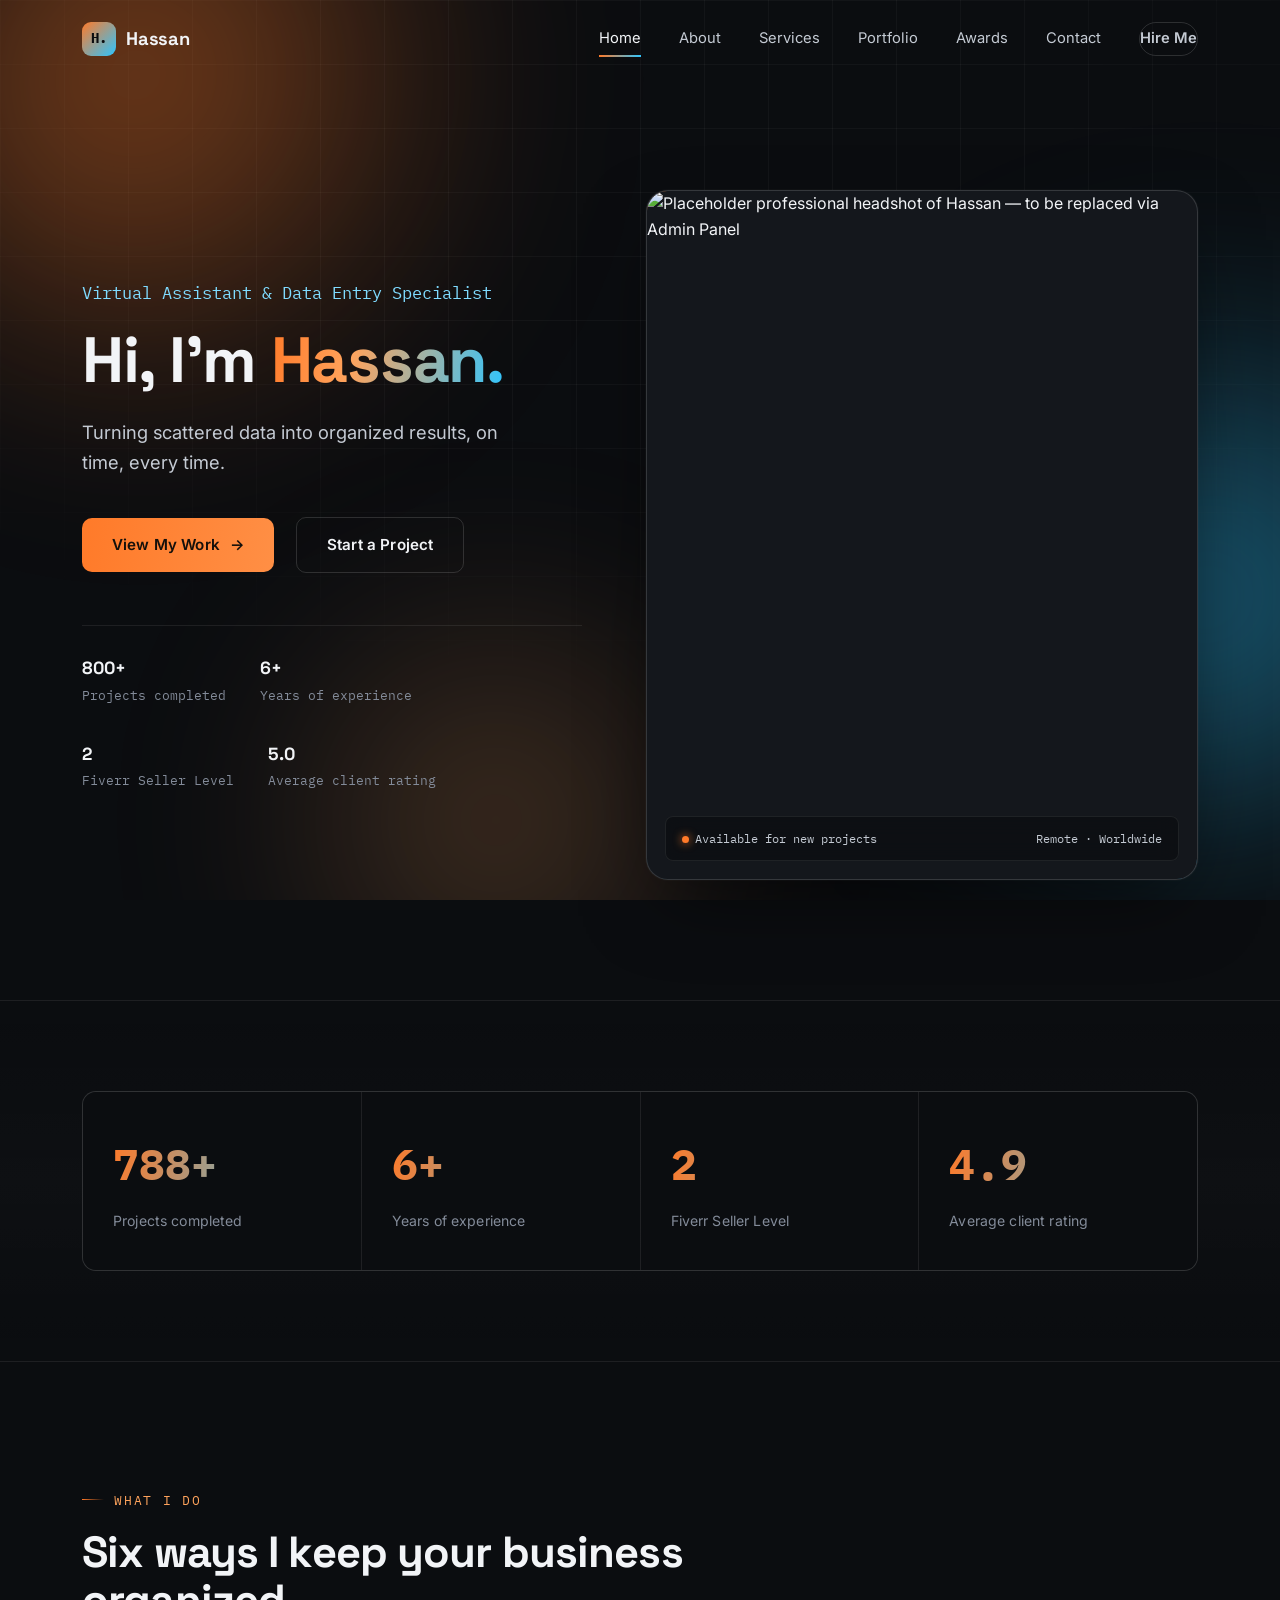
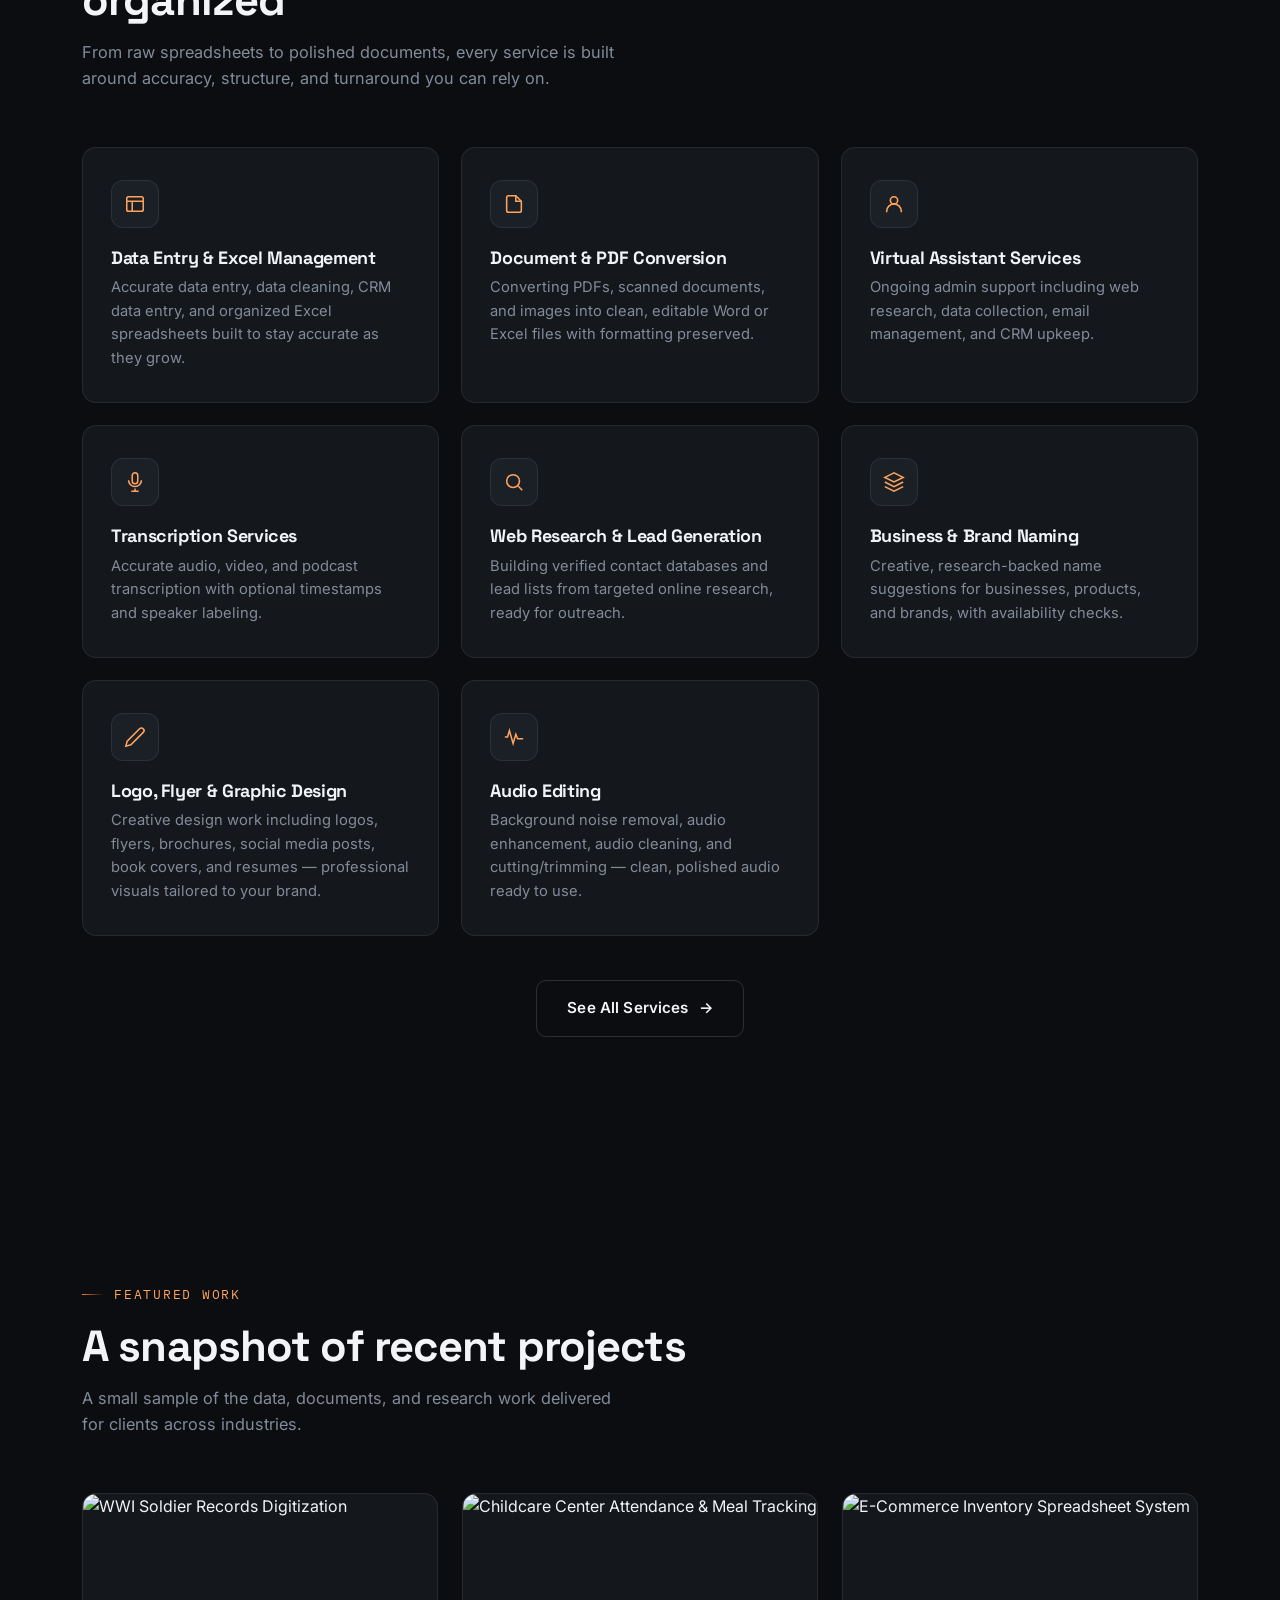
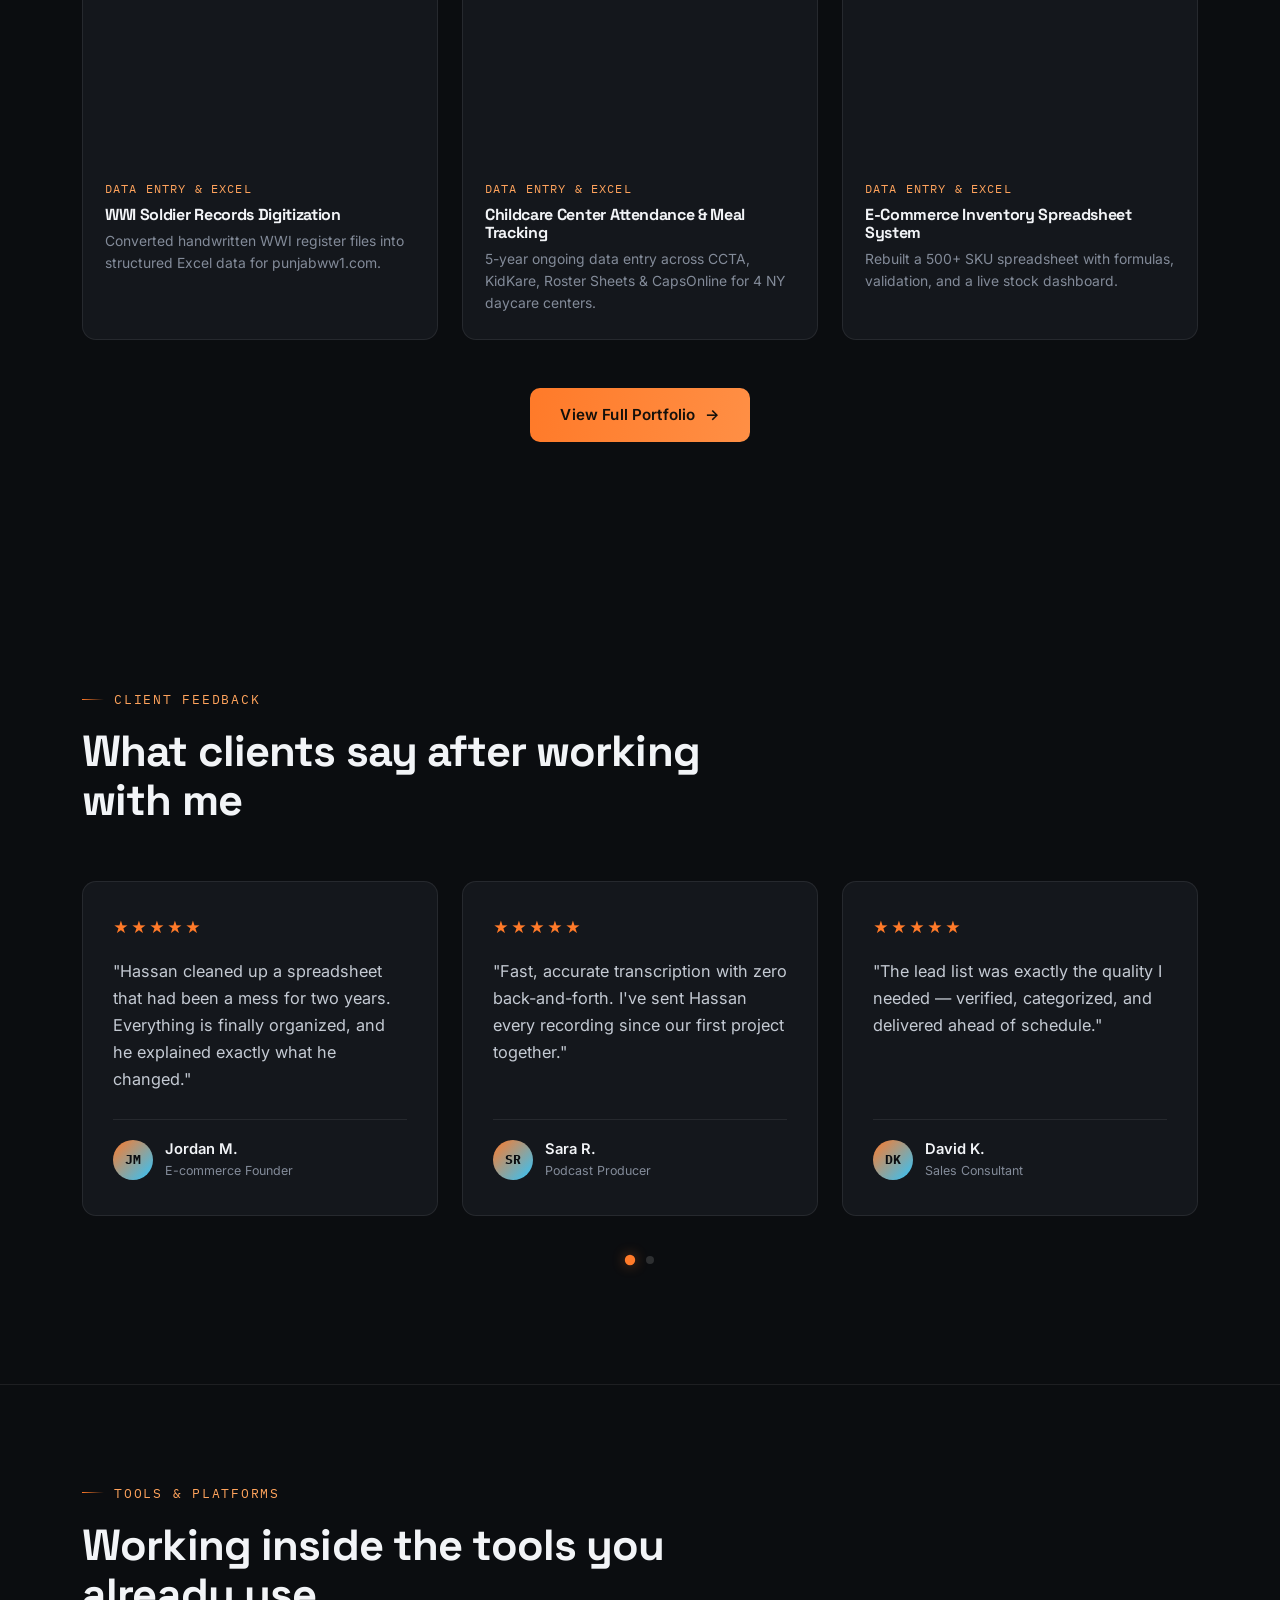
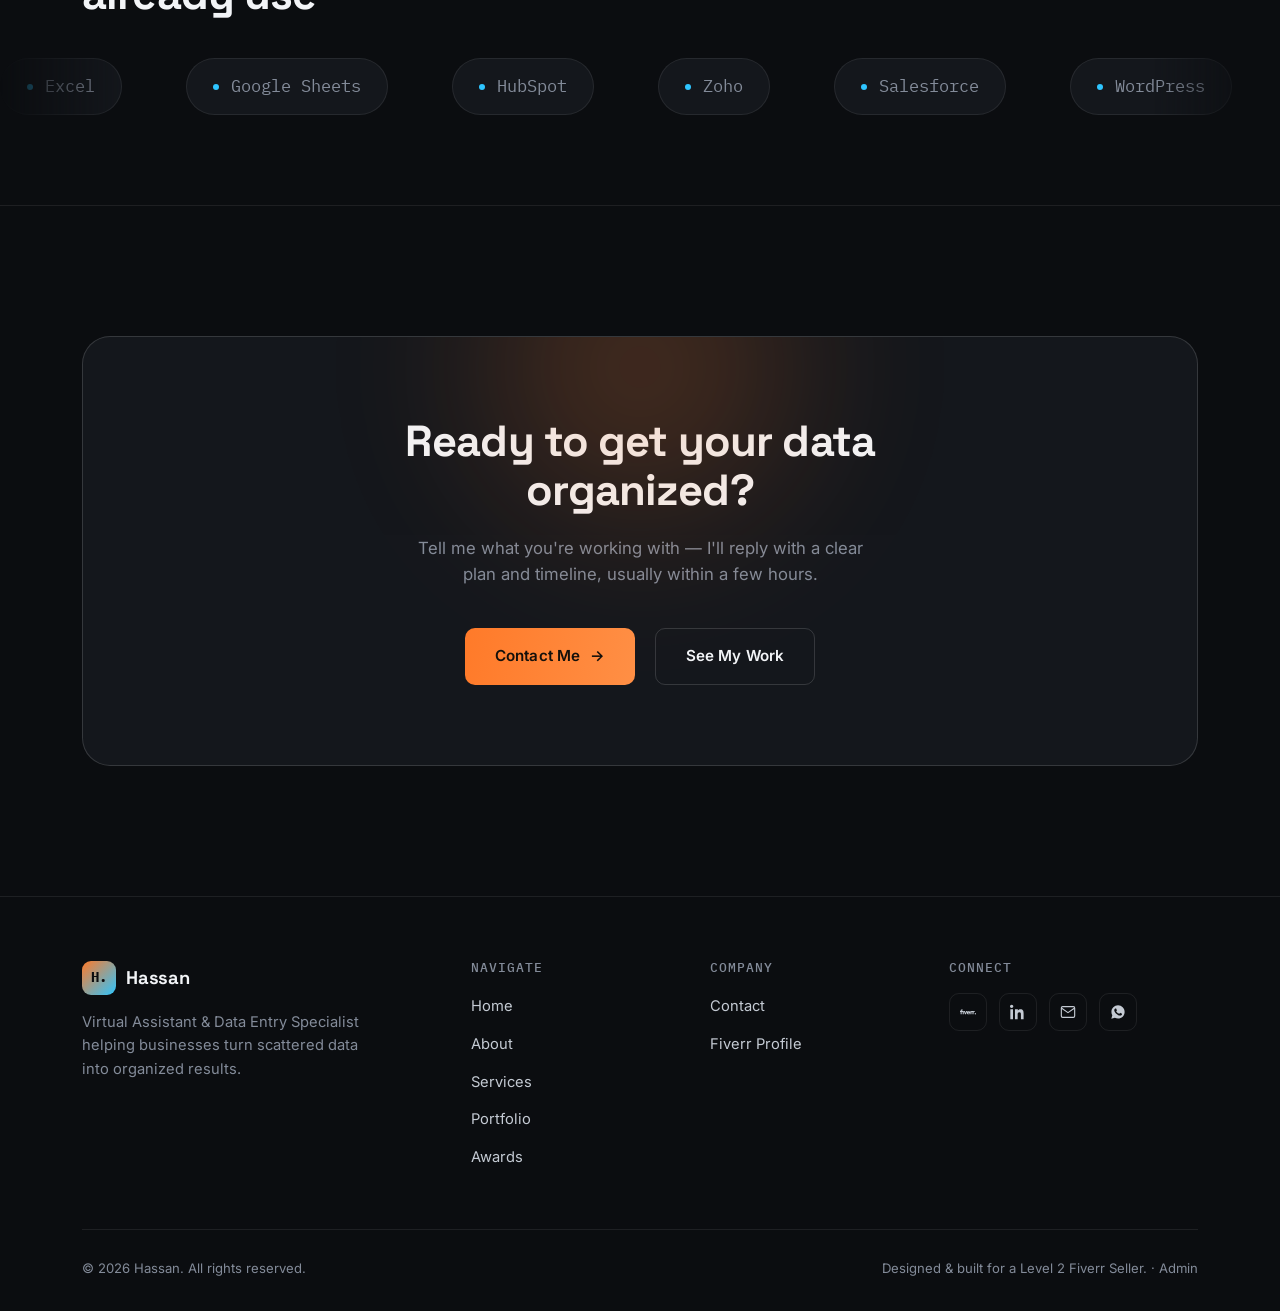
==== index.html @ 964a009c "Add files via upload" ====
<!DOCTYPE html>
<html lang="en">
<head>
<meta charset="UTF-8">
<meta name="viewport" content="width=device-width, initial-scale=1.0">
<title>Hassan — Virtual Assistant & Data Entry Specialist</title>
<meta name="description" content="Hassan is a Level 2 Fiverr Seller with 6+ years of experience turning scattered data into organized results — data entry, Excel management, transcription, document conversion and web research.">

<link rel="preconnect" href="https://fonts.googleapis.com">
<link rel="preconnect" href="https://fonts.gstatic.com" crossorigin>
<link href="https://fonts.googleapis.com/css2?family=Space+Grotesk:wght@500;600;700&family=Inter:wght@400;500;600;700&family=IBM+Plex+Mono:wght@400;500;600&display=swap" rel="stylesheet">

<link rel="stylesheet" href="style.css">
</head>
<body>

<!-- Ambient animated background -->
<div class="ambient-bg">
  <div class="grid-overlay"></div>
  <div class="blob blob-orange"></div>
  <div class="blob blob-blue"></div>
  <div class="blob blob-orange-2"></div>
</div>

<!-- ================= HEADER / NAV ================= -->
<header class="site-header">
  <div class="container">
    <a href="index.html" class="brand">
      <span class="brand-mark">H.</span>
      <span data-site-name>Hassan</span>
    </a>

    <nav class="nav-links">
      <a href="index.html" class="active">Home</a>
      <a href="about.html">About</a>
      <a href="services.html">Services</a>
      <a href="portfolio.html">Portfolio</a>
      <a href="awards.html">Awards</a>
      <a href="contact.html">Contact</a>
      <a href="contact.html" class="nav-cta">Hire Me</a>
    </nav>

    <button class="nav-toggle" aria-label="Toggle menu">
      <span></span><span></span><span></span>
    </button>
  </div>
</header>

<main>

  <!-- ================= HERO ================= -->
  <section class="hero">
    <div class="container">

      <div class="hero-visual">
        <div class="hero-frame">
          <img id="hero-photo" src="headshot-placeholder.svg" alt="Placeholder professional headshot of Hassan — to be replaced via Admin Panel">
          <div class="frame-tag">
            <span><span class="dot"></span>Available for new projects</span>
            <span>Remote · Worldwide</span>
          </div>
        </div>
      </div>

      <div class="hero-content">
        <span class="role reveal" data-field="home.heroRole">Virtual Assistant &amp; Data Entry Specialist</span>
        <h1 class="reveal reveal-delay-1">
          Hi, I'm <span class="text-gradient" data-site-name-dot>Hassan.</span>
        </h1>
        <p class="tagline reveal reveal-delay-2" data-field="home.heroTagline">
          Turning scattered data into organized results, on time, every time.
        </p>

        <div class="hero-cta-row reveal reveal-delay-3">
          <a href="portfolio.html" class="btn btn-primary">
            View My Work <span class="btn-arrow">→</span>
          </a>
          <a href="contact.html" class="btn btn-outline">Start a Project</a>
        </div>

        <div class="hero-meta reveal reveal-delay-4">
          <div class="hero-meta-item"><strong data-field="home.stats.0.value">800+</strong><span data-field="home.stats.0.label">Projects completed</span></div>
          <div class="hero-meta-item"><strong data-field="home.stats.1.value">6+</strong><span data-field="home.stats.1.label">Years of experience</span></div>
          <div class="hero-meta-item"><strong data-field="home.stats.2.value">2</strong><span data-field="home.stats.2.label">Fiverr Seller Level</span></div>
          <div class="hero-meta-item"><strong data-field="home.stats.3.value">5.0</strong><span data-field="home.stats.3.label">Average client rating</span></div>
        </div>
      </div>

    </div>
  </section>

  <!-- ================= STATS ================= -->
  <section class="stats-section">
    <div class="container">
      <div class="stats-grid">

        <div class="stat-cell reveal">
          <div class="stat-number"><span data-counter="800" data-suffix="+">0</span></div>
          <div class="stat-label">Projects completed</div>
        </div>

        <div class="stat-cell reveal reveal-delay-1">
          <div class="stat-number"><span data-counter="6" data-suffix="+">0</span></div>
          <div class="stat-label">Years of experience</div>
        </div>

        <div class="stat-cell reveal reveal-delay-2">
          <div class="stat-number"><span data-counter="2">0</span></div>
          <div class="stat-label">Fiverr Seller Level</div>
        </div>

        <div class="stat-cell reveal reveal-delay-3">
          <div class="stat-number"><span data-counter="5" data-decimals="1">0</span></div>
          <div class="stat-label">Average client rating</div>
        </div>

      </div>
    </div>
  </section>

  <!-- ================= SERVICES TEASER ================= -->
  <section class="services-section">
    <div class="container">
      <div class="section-head reveal">
        <span class="eyebrow">What I Do</span>
        <h2>Six ways I keep your business organized</h2>
        <p>From raw spreadsheets to polished documents, every service is built around accuracy, structure, and turnaround you can rely on.</p>
      </div>

      <div class="services-grid" id="services-teaser-grid">

        <div class="service-card reveal">
          <div class="service-icon">
            <svg viewBox="0 0 24 24" fill="none" stroke="currentColor" stroke-width="1.7"><rect x="3" y="4" width="18" height="16" rx="2"/><path d="M3 9h18M9 9v11"/></svg>
          </div>
          <h3>Data Entry &amp; Excel</h3>
          <p>Clean, accurate entry and Excel systems that make your data trustworthy.</p>
        </div>

        <div class="service-card reveal reveal-delay-1">
          <div class="service-icon">
            <svg viewBox="0 0 24 24" fill="none" stroke="currentColor" stroke-width="1.7"><path d="M14 3H6a2 2 0 0 0-2 2v14a2 2 0 0 0 2 2h12a2 2 0 0 0 2-2V9z"/><path d="M14 3v6h6"/></svg>
          </div>
          <h3>Document &amp; PDF Conversion</h3>
          <p>Fast, formatting-perfect conversions between PDF, Word, and Excel.</p>
        </div>

        <div class="service-card reveal reveal-delay-2">
          <div class="service-icon">
            <svg viewBox="0 0 24 24" fill="none" stroke="currentColor" stroke-width="1.7"><circle cx="12" cy="8" r="4"/><path d="M4 21v-1a8 8 0 0 1 16 0v1"/></svg>
          </div>
          <h3>Virtual Assistance</h3>
          <p>Inbox, calendar, and admin support so you can focus on the bigger picture.</p>
        </div>

        <div class="service-card reveal">
          <div class="service-icon">
            <svg viewBox="0 0 24 24" fill="none" stroke="currentColor" stroke-width="1.7"><path d="M12 19v3M8 22h8"/><rect x="9" y="2" width="6" height="12" rx="3"/><path d="M5 10a7 7 0 0 0 14 0"/></svg>
          </div>
          <h3>Transcription</h3>
          <p>Precise audio-to-text transcripts, formatted and ready to use.</p>
        </div>

        <div class="service-card reveal reveal-delay-1">
          <div class="service-icon">
            <svg viewBox="0 0 24 24" fill="none" stroke="currentColor" stroke-width="1.7"><circle cx="11" cy="11" r="7"/><path d="m21 21-4.3-4.3"/></svg>
          </div>
          <h3>Web Research &amp; Lead Generation</h3>
          <p>Targeted research and verified lead lists built for outreach that converts.</p>
        </div>

        <div class="service-card reveal reveal-delay-2">
          <div class="service-icon">
            <svg viewBox="0 0 24 24" fill="none" stroke="currentColor" stroke-width="1.7"><path d="M12 2 2 7l10 5 10-5-10-5Z"/><path d="M2 17l10 5 10-5M2 12l10 5 10-5"/></svg>
          </div>
          <h3>Business Naming</h3>
          <p>Distinctive, research-backed name options for new ventures and products.</p>
        </div>

      </div>

      <div class="services-foot reveal">
        <a href="services.html" class="btn btn-outline">See All Services <span class="btn-arrow">→</span></a>
      </div>
    </div>
  </section>

  <!-- ================= FEATURED WORK ================= -->
  <section class="work-section">
    <div class="container">
      <div class="section-head reveal">
        <span class="eyebrow">Featured Work</span>
        <h2>A snapshot of recent projects</h2>
        <p>A small sample of the data, documents, and research work delivered for clients across industries.</p>
      </div>

      <div class="work-grid" id="featured-work-grid">

        <div class="work-card reveal">
          <div class="work-thumb">
            <div class="thumb-surface" style="background: linear-gradient(135deg, #1B1F26, #24303A);">
              <svg width="52" height="52" viewBox="0 0 24 24" fill="none" stroke="#2EC5FF" stroke-width="1.3" opacity="0.6"><rect x="3" y="4" width="18" height="16" rx="2"/><path d="M3 10h18M9 4v16"/></svg>
            </div>
            <div class="thumb-overlay"><span>View project details →</span></div>
          </div>
          <div class="work-body">
            <span class="work-cat">Excel &amp; Data Entry</span>
            <h3>Inventory Tracking System</h3>
            <p>500+ SKU spreadsheet rebuilt with formulas &amp; dashboards.</p>
          </div>
        </div>

        <div class="work-card reveal reveal-delay-1">
          <div class="work-thumb">
            <div class="thumb-surface" style="background: linear-gradient(135deg, #241C16, #3A2A1B);">
              <svg width="52" height="52" viewBox="0 0 24 24" fill="none" stroke="#FF7A29" stroke-width="1.3" opacity="0.65"><path d="M14 3H6a2 2 0 0 0-2 2v14a2 2 0 0 0 2 2h12a2 2 0 0 0 2-2V9z"/><path d="M14 3v6h6M9 13h6M9 17h6"/></svg>
            </div>
            <div class="thumb-overlay"><span>View project details →</span></div>
          </div>
          <div class="work-body">
            <span class="work-cat">Document Conversion</span>
            <h3>Contract Bundle → Editable Word</h3>
            <p>120-page scanned PDF converted with formatting preserved.</p>
          </div>
        </div>

        <div class="work-card reveal reveal-delay-2">
          <div class="work-thumb">
            <div class="thumb-surface" style="background: linear-gradient(135deg, #16241C, #1B3A2A);">
              <svg width="52" height="52" viewBox="0 0 24 24" fill="none" stroke="#7FDBFF" stroke-width="1.3" opacity="0.6"><circle cx="11" cy="11" r="7"/><path d="m21 21-4.3-4.3"/></svg>
            </div>
            <div class="thumb-overlay"><span>View project details →</span></div>
          </div>
          <div class="work-body">
            <span class="work-cat">Web Research</span>
            <h3>B2B Lead List, 1,000 Contacts</h3>
            <p>Verified decision-maker contacts across 6 target industries.</p>
          </div>
        </div>

      </div>

      <div class="work-foot reveal">
        <a href="portfolio.html" class="btn btn-primary">View Full Portfolio <span class="btn-arrow">→</span></a>
      </div>
    </div>
  </section>

  <!-- ================= TESTIMONIALS ================= -->
  <section class="testimonials-section">
    <div class="container">
      <div class="section-head reveal">
        <span class="eyebrow">Client Feedback</span>
        <h2>What clients say after working with me</h2>
      </div>

      <div class="testimonial-viewport reveal">
        <div class="testimonial-track">

          <div class="testimonial-card">
            <div class="testimonial-stars">★★★★★</div>
            <p class="quote">"Hassan cleaned up a spreadsheet that had been a mess for two years. Everything is finally organized, and he explained exactly what he changed."</p>
            <div class="testimonial-client">
              <div class="client-avatar">JM</div>
              <div>
                <div class="client-name">Jordan M.</div>
                <div class="client-role">E-commerce Founder</div>
              </div>
            </div>
          </div>

          <div class="testimonial-card">
            <div class="testimonial-stars">★★★★★</div>
            <p class="quote">"Fast, accurate transcription with zero back-and-forth. I've sent Hassan every recording since our first project together."</p>
            <div class="testimonial-client">
              <div class="client-avatar">SR</div>
              <div>
                <div class="client-name">Sara R.</div>
                <div class="client-role">Podcast Producer</div>
              </div>
            </div>
          </div>

          <div class="testimonial-card">
            <div class="testimonial-stars">★★★★★</div>
            <p class="quote">"The lead list was exactly the quality I needed — verified, categorized, and delivered ahead of schedule."</p>
            <div class="testimonial-client">
              <div class="client-avatar">DK</div>
              <div>
                <div class="client-name">David K.</div>
                <div class="client-role">Sales Consultant</div>
              </div>
            </div>
          </div>

          <div class="testimonial-card">
            <div class="testimonial-stars">★★★★★</div>
            <p class="quote">"Hassan turned a stack of scanned PDFs into a clean, searchable document library. Genuinely a relief to hand this off."</p>
            <div class="testimonial-client">
              <div class="client-avatar">AL</div>
              <div>
                <div class="client-name">Amara L.</div>
                <div class="client-role">Operations Manager</div>
              </div>
            </div>
          </div>

        </div>
      </div>

      <div class="testimonial-controls"></div>
    </div>
  </section>

  <!-- ================= TOOLS MARQUEE ================= -->
  <section class="marquee-section">
    <div class="container">
      <div class="section-head reveal" style="margin-bottom: 40px;">
        <span class="eyebrow">Tools &amp; Platforms</span>
        <h2>Working inside the tools you already use</h2>
      </div>
    </div>

    <div class="marquee-wrap reveal">
      <div class="marquee-track">
        <div class="tool-item"><span class="tool-dot"></span>Excel</div>
        <div class="tool-item"><span class="tool-dot"></span>Google Sheets</div>
        <div class="tool-item"><span class="tool-dot"></span>HubSpot</div>
        <div class="tool-item"><span class="tool-dot"></span>Zoho</div>
        <div class="tool-item"><span class="tool-dot"></span>Salesforce</div>
        <div class="tool-item"><span class="tool-dot"></span>WordPress</div>
      </div>
    </div>
  </section>

  <!-- ================= CLOSING CTA ================= -->
  <section class="cta-section">
    <div class="container">
      <div class="cta-panel reveal">
        <h2 data-field="home.ctaHeading">Ready to get your data organized?</h2>
        <p data-field="home.ctaText">Tell me what you're working with — I'll reply with a clear plan and timeline, usually within a few hours.</p>
        <div class="cta-btn-row">
          <a href="contact.html" class="btn btn-primary">Contact Me <span class="btn-arrow">→</span></a>
          <a href="portfolio.html" class="btn btn-outline">See My Work</a>
        </div>
      </div>
    </div>
  </section>

</main>

<!-- ================= FOOTER ================= -->
<footer class="site-footer">
  <div class="container">
    <div class="footer-top">

      <div class="footer-brand">
        <a href="index.html" class="brand">
          <span class="brand-mark">H.</span>
          <span data-site-name>Hassan</span>
        </a>
        <p>Virtual Assistant &amp; Data Entry Specialist helping businesses turn scattered data into organized results.</p>
      </div>

      <div class="footer-col">
        <h4>Navigate</h4>
        <ul>
          <li><a href="index.html">Home</a></li>
          <li><a href="about.html">About</a></li>
          <li><a href="services.html">Services</a></li>
          <li><a href="portfolio.html">Portfolio</a></li>
          <li><a href="awards.html">Awards</a></li>
        </ul>
      </div>

      <div class="footer-col">
        <h4>Company</h4>
        <ul>
          <li><a href="contact.html">Contact</a></li>
          <li><a href="https://www.fiverr.com/hassan_30?public_mode=true" data-contact="fiverr-href" target="_blank" rel="noopener">Fiverr Profile</a></li>
        </ul>
      </div>

      <div class="footer-col">
        <h4>Connect</h4>
        <div class="social-row">
          <a href="https://www.fiverr.com/hassan_30?public_mode=true" data-contact="fiverr-href" class="social-icon" aria-label="Fiverr" target="_blank" rel="noopener">
            <svg viewBox="0 0 24 24" fill="currentColor"><path d="M23.004 15.588a.995.995 0 1 0 .002-1.99.995.995 0 0 0-.002 1.99zm-.996-3.705h-.85c-.546 0-.84.41-.84 1.092v2.466h-1.61v-3.558h-.684c-.547 0-.84.41-.84 1.092v2.466h-1.61v-4.874h1.61v.74c.264-.574.626-.74 1.163-.74h1.972v.74c.264-.574.625-.74 1.162-.74h.527v1.316zm-6.786 1.501h-3.359c.088.546.43.858 1.006.858.43 0 .732-.175.83-.487l1.425.4c-.351.848-1.22 1.364-2.255 1.364-1.748 0-2.549-1.355-2.549-2.515 0-1.14.703-2.505 2.45-2.505 1.856 0 2.471 1.384 2.471 2.408 0 .224-.01.37-.02.477zm-1.562-.945c-.04-.42-.342-.81-.889-.81-.508 0-.81.225-.908.81h1.797zM7.508 15.44h1.416l1.767-4.874h-1.62l-.86 2.837-.878-2.837H5.72l1.787 4.874zm-6.6 0H2.51v-3.558h1.524v3.558h1.591v-4.874H2.51v-.302c0-.332.235-.536.606-.536h.918V8.412H2.85c-1.162 0-1.943.712-1.943 1.755v.4H0v1.316h.908v3.558z"/></svg>
          </a>
          <a href="https://www.linkedin.com/in/hassan-ali-785b611b7/" data-contact="linkedin-href" class="social-icon" aria-label="LinkedIn" target="_blank" rel="noopener">
            <svg viewBox="0 0 24 24" fill="currentColor"><path d="M4.98 3.5C4.98 4.88 3.87 6 2.5 6S0 4.88 0 3.5 1.12 1 2.5 1s2.48 1.12 2.48 2.5zM.5 8h4V23h-4V8zm7.5 0h3.8v2.05h.05c.53-1 1.83-2.05 3.77-2.05 4.03 0 4.78 2.65 4.78 6.1V23h-4v-6.9c0-1.65-.03-3.77-2.3-3.77-2.3 0-2.65 1.8-2.65 3.65V23h-4V8z"/></svg>
          </a>
          <a href="mailto:hassan3011ali@gmail.com" data-contact="email-href" class="social-icon" aria-label="Email">
            <svg viewBox="0 0 24 24" fill="none" stroke="currentColor" stroke-width="1.7"><rect x="2" y="4" width="20" height="16" rx="2"/><path d="m2 6 10 7 10-7"/></svg>
          </a>
          <a href="contact.html" class="social-icon" aria-label="WhatsApp - available on request">
            <svg viewBox="0 0 24 24" fill="currentColor"><path d="M12.04 2C6.58 2 2.13 6.45 2.13 11.91c0 1.75.46 3.45 1.32 4.95L2 22l5.28-1.38a9.9 9.9 0 0 0 4.76 1.21h.01c5.46 0 9.9-4.45 9.9-9.91C21.96 6.45 17.5 2 12.04 2zm5.8 14.03c-.24.68-1.4 1.3-1.93 1.38-.5.08-1.12.11-1.8-.11-.42-.13-.95-.3-1.64-.6-2.88-1.24-4.76-4.15-4.9-4.35-.14-.19-1.17-1.56-1.17-2.97 0-1.42.74-2.11 1-2.4.26-.29.57-.36.76-.36h.55c.18 0 .42-.03.65.5.24.55.82 1.9.89 2.04.07.14.12.3.02.5-.1.19-.15.31-.29.48-.15.17-.31.38-.44.5-.15.15-.3.31-.13.6.17.29.75 1.24 1.62 2 1.11.99 2.05 1.3 2.34 1.44.29.14.46.12.63-.07.17-.19.72-.83.91-1.12.19-.29.38-.24.63-.14.26.1 1.63.77 1.9.91.28.14.46.2.53.32.07.12.07.68-.17 1.35z"/></svg>
          </a>
        </div>
      </div>

    </div>

    <div class="footer-bottom">
      <span>© 2026 <span data-site-name>Hassan</span>. All rights reserved.</span>
      <span>Designed &amp; built for a Level 2 Fiverr Seller. · <a href="admin.html" style="color:var(--text-muted);">Admin</a></span>
    </div>
  </div>
</footer>

<script src="site-data.js"></script>
<script src="site-render.js"></script>
<script src="main.js"></script>
</body>
</html>
---- style.css ----
/* =========================================================
   HASSAN — VA & DATA ENTRY SPECIALIST PORTFOLIO
   Global Design System
   ========================================================= */

:root {
  /* ---- Color tokens ---- */
  --bg-primary:      #0B0D10;
  --bg-secondary:    #14171C;
  --bg-tertiary:     #1B1F26;
  --bg-elevated:     #1F242C;

  --orange:          #FF7A29;
  --orange-soft:     #FFA35C;
  --orange-glow:     rgba(255, 122, 41, 0.45);

  --blue:            #2EC5FF;
  --blue-soft:       #7FDBFF;
  --blue-glow:       rgba(46, 197, 255, 0.40);

  --text-primary:    #F2F4F7;
  --text-secondary:  #C4CAD3;
  --text-muted:      #838B99;

  --border:          rgba(255, 255, 255, 0.08);
  --border-strong:   rgba(255, 255, 255, 0.14);
  --grid-line:        rgba(255, 255, 255, 0.035);

  /* ---- Type ---- */
  --font-display: 'Space Grotesk', sans-serif;
  --font-body: 'Inter', sans-serif;
  --font-mono: 'IBM Plex Mono', monospace;

  /* ---- Layout ---- */
  --container: 1180px;
  --radius-sm: 8px;
  --radius-md: 14px;
  --radius-lg: 22px;

  /* ---- Motion ---- */
  --ease: cubic-bezier(0.16, 1, 0.3, 1);
}

* { margin: 0; padding: 0; box-sizing: border-box; }

html { scroll-behavior: smooth; }

body {
  background: var(--bg-primary);
  color: var(--text-primary);
  font-family: var(--font-body);
  font-size: 16px;
  line-height: 1.6;
  overflow-x: hidden;
  position: relative;
}

img { max-width: 100%; display: block; }
a { color: inherit; text-decoration: none; }
ul { list-style: none; }
button { font-family: inherit; cursor: pointer; border: none; background: none; color: inherit; }

.container {
  width: 100%;
  max-width: var(--container);
  margin: 0 auto;
  padding: 0 32px;
}

.eyebrow {
  display: inline-flex;
  align-items: center;
  gap: 10px;
  font-family: var(--font-mono);
  font-size: 12.5px;
  letter-spacing: 0.14em;
  text-transform: uppercase;
  color: var(--orange-soft);
  margin-bottom: 18px;
}

.eyebrow::before {
  content: '';
  width: 22px;
  height: 1px;
  background: linear-gradient(90deg, var(--orange), transparent);
}

h1, h2, h3, h4 {
  font-family: var(--font-display);
  font-weight: 700;
  letter-spacing: -0.02em;
  line-height: 1.12;
  color: var(--text-primary);
}

h2 {
  font-size: clamp(2rem, 3.4vw, 2.9rem);
}

h3 {
  font-size: 1.3rem;
}

.section-head {
  max-width: 620px;
  margin-bottom: 56px;
}

.section-head p {
  color: var(--text-muted);
  font-size: 1.02rem;
  margin-top: 14px;
  max-width: 540px;
}

section { position: relative; padding: 120px 0; }

.text-gradient {
  background: linear-gradient(100deg, var(--orange) 0%, var(--orange-soft) 35%, var(--blue) 100%);
  -webkit-background-clip: text;
  background-clip: text;
  color: transparent;
}

/* =========================================================
   AMBIENT BACKGROUND — soft drifting blurred gradient blobs
   ========================================================= */

.ambient-bg {
  position: fixed;
  inset: 0;
  z-index: 0;
  overflow: hidden;
  pointer-events: none;
}

.ambient-bg .grid-overlay {
  position: absolute;
  inset: 0;
  background-image:
    linear-gradient(var(--grid-line) 1px, transparent 1px),
    linear-gradient(90deg, var(--grid-line) 1px, transparent 1px);
  background-size: 64px 64px;
  mask-image: radial-gradient(ellipse 80% 60% at 50% 20%, black 40%, transparent 100%);
}

.blob {
  position: absolute;
  border-radius: 50%;
  filter: blur(110px);
  opacity: 0.55;
  will-change: transform;
}

.blob-orange {
  width: 620px; height: 620px;
  top: -180px; left: -120px;
  background: radial-gradient(circle at 40% 40%, var(--orange) 0%, transparent 70%);
  animation: driftA 26s ease-in-out infinite;
}

.blob-blue {
  width: 560px; height: 560px;
  top: 30%; right: -160px;
  background: radial-gradient(circle at 60% 60%, var(--blue) 0%, transparent 70%);
  animation: driftB 32s ease-in-out infinite;
}

.blob-orange-2 {
  width: 480px; height: 480px;
  bottom: -160px; left: 20%;
  background: radial-gradient(circle at 50% 50%, var(--orange-soft) 0%, transparent 70%);
  opacity: 0.35;
  animation: driftC 38s ease-in-out infinite;
}

@keyframes driftA {
  0%, 100% { transform: translate(0, 0) scale(1); }
  50% { transform: translate(60px, 90px) scale(1.12); }
}
@keyframes driftB {
  0%, 100% { transform: translate(0, 0) scale(1); }
  50% { transform: translate(-70px, -50px) scale(1.08); }
}
@keyframes driftC {
  0%, 100% { transform: translate(0, 0) scale(1); opacity: 0.35; }
  50% { transform: translate(40px, -60px) scale(1.15); opacity: 0.5; }
}

@media (prefers-reduced-motion: reduce) {
  .blob { animation: none; }
  html { scroll-behavior: auto; }
}

/* =========================================================
   NAVIGATION
   ========================================================= */

.site-header {
  position: fixed;
  top: 0; left: 0; right: 0;
  z-index: 100;
  padding: 22px 0;
  transition: background 0.4s var(--ease), padding 0.4s var(--ease), border-color 0.4s var(--ease);
  border-bottom: 1px solid transparent;
}

.site-header.scrolled {
  background: rgba(11, 13, 16, 0.82);
  backdrop-filter: blur(14px);
  -webkit-backdrop-filter: blur(14px);
  padding: 14px 0;
  border-bottom: 1px solid var(--border);
}

.site-header .container {
  display: flex;
  align-items: center;
  justify-content: space-between;
}

.brand {
  font-family: var(--font-display);
  font-weight: 700;
  font-size: 1.15rem;
  display: flex;
  align-items: center;
  gap: 10px;
  letter-spacing: -0.01em;
}

.brand .brand-mark {
  width: 34px; height: 34px;
  border-radius: 9px;
  display: flex; align-items: center; justify-content: center;
  background: linear-gradient(135deg, var(--orange), var(--blue));
  color: #0B0D10;
  font-family: var(--font-mono);
  font-weight: 700;
  font-size: 0.85rem;
}

.nav-links {
  display: flex;
  align-items: center;
  gap: 38px;
}

.nav-links a {
  font-size: 0.92rem;
  color: var(--text-secondary);
  position: relative;
  padding: 4px 0;
  transition: color 0.25s ease;
}

.nav-links a::after {
  content: '';
  position: absolute;
  left: 0; bottom: -2px;
  width: 0%; height: 1.5px;
  background: linear-gradient(90deg, var(--orange), var(--blue));
  transition: width 0.3s var(--ease);
}

.nav-links a:hover { color: var(--text-primary); }
.nav-links a:hover::after,
.nav-links a.active::after { width: 100%; }
.nav-links a.active { color: var(--text-primary); }

.nav-cta {
  padding: 10px 20px;
  border-radius: 999px;
  border: 1px solid var(--border-strong);
  font-size: 0.88rem;
  font-weight: 600;
  transition: border-color 0.3s ease, box-shadow 0.3s ease, transform 0.3s ease;
}

.nav-cta:hover {
  border-color: var(--orange);
  box-shadow: 0 0 24px var(--orange-glow);
  transform: translateY(-1px);
}

.nav-toggle {
  display: none;
  width: 40px; height: 40px;
  border-radius: 8px;
  border: 1px solid var(--border);
  align-items: center;
  justify-content: center;
  flex-direction: column;
  gap: 5px;
}
.nav-toggle span { width: 18px; height: 1.5px; background: var(--text-primary); }

/* =========================================================
   BUTTONS
   ========================================================= */

.btn {
  display: inline-flex;
  align-items: center;
  gap: 10px;
  padding: 15px 30px;
  border-radius: 10px;
  font-size: 0.95rem;
  font-weight: 600;
  letter-spacing: 0.01em;
  transition: transform 0.3s var(--ease), box-shadow 0.3s var(--ease), background 0.3s ease;
}

.btn-primary {
  background: linear-gradient(100deg, var(--orange) 0%, #FF8F45 100%);
  color: #14100B;
  box-shadow: 0 0 0 rgba(255,122,41,0);
}

.btn-primary:hover {
  transform: translateY(-2px);
  box-shadow: 0 12px 36px -8px var(--orange-glow);
}

.btn-outline {
  border: 1px solid var(--border-strong);
  color: var(--text-primary);
}

.btn-outline:hover {
  border-color: var(--blue);
  box-shadow: 0 0 28px var(--blue-glow);
  transform: translateY(-2px);
}

.btn-arrow { transition: transform 0.3s var(--ease); }
.btn:hover .btn-arrow { transform: translateX(4px); }

/* =========================================================
   SCROLL REVEAL
   ========================================================= */

.reveal {
  opacity: 0;
  transform: translateY(36px);
  transition: opacity 0.9s var(--ease), transform 0.9s var(--ease);
}
.reveal.is-visible {
  opacity: 1;
  transform: translateY(0);
}
.reveal-delay-1 { transition-delay: 0.1s; }
.reveal-delay-2 { transition-delay: 0.2s; }
.reveal-delay-3 { transition-delay: 0.3s; }
.reveal-delay-4 { transition-delay: 0.4s; }
.reveal-delay-5 { transition-delay: 0.5s; }

@media (prefers-reduced-motion: reduce) {
  .reveal { opacity: 1; transform: none; transition: none; }
}

/* =========================================================
   HERO
   ========================================================= */

.hero {
  padding: 190px 0 120px;
  position: relative;
}

.hero .container {
  display: grid;
  grid-template-columns: 0.95fr 1.05fr;
  gap: 64px;
  align-items: center;
}

.hero-visual {
  position: relative;
  order: 2;
}

.hero-frame {
  position: relative;
  border-radius: var(--radius-lg);
  overflow: hidden;
  aspect-ratio: 4 / 5;
  background: var(--bg-secondary);
  border: 1px solid var(--border-strong);
  box-shadow:
    0 0 0 1px rgba(255,255,255,0.02),
    0 30px 80px -20px rgba(0,0,0,0.6);
}

.hero-frame::before {
  content: '';
  position: absolute;
  inset: -2px;
  padding: 2px;
  border-radius: inherit;
  background: linear-gradient(135deg, var(--orange), transparent 40%, var(--blue));
  -webkit-mask: linear-gradient(#000 0 0) content-box, linear-gradient(#000 0 0);
  -webkit-mask-composite: xor;
  mask-composite: exclude;
  opacity: 0.7;
  z-index: 2;
  pointer-events: none;
}

.hero-frame img {
  width: 100%; height: 100%;
  object-fit: cover;
  clip-path: inset(0 0 0 0);
  animation: photoReveal 1.4s var(--ease) 0.3s both;
}

@keyframes photoReveal {
  0% { clip-path: inset(0 100% 0 0); filter: saturate(0.4) brightness(0.7); }
  100% { clip-path: inset(0 0% 0 0); filter: saturate(1) brightness(1); }
}

.hero-frame .frame-tag {
  position: absolute;
  bottom: 18px; left: 18px; right: 18px;
  z-index: 3;
  display: flex;
  align-items: center;
  justify-content: space-between;
  padding: 12px 16px;
  border-radius: var(--radius-sm);
  background: rgba(11, 13, 16, 0.7);
  backdrop-filter: blur(10px);
  border: 1px solid var(--border);
  font-family: var(--font-mono);
  font-size: 12px;
  color: var(--text-secondary);
}

.frame-tag .dot {
  width: 7px; height: 7px; border-radius: 50%;
  background: var(--orange);
  box-shadow: 0 0 10px var(--orange);
  display: inline-block;
  margin-right: 6px;
  animation: pulseDot 2.2s ease-in-out infinite;
}

@keyframes pulseDot {
  0%, 100% { opacity: 1; }
  50% { opacity: 0.4; }
}

.hero-content { order: 1; }

.hero-content h1 {
  font-size: clamp(2.6rem, 5vw, 4.1rem);
  margin-bottom: 22px;
}

.hero-content .role {
  font-family: var(--font-mono);
  font-size: 1.05rem;
  color: var(--blue-soft);
  margin-bottom: 18px;
  display: block;
}

.hero-content .tagline {
  font-size: 1.15rem;
  color: var(--text-secondary);
  max-width: 460px;
  margin-bottom: 40px;
}

.hero-cta-row {
  display: flex;
  align-items: center;
  gap: 22px;
  flex-wrap: wrap;
}

.hero-meta {
  margin-top: 52px;
  display: flex;
  gap: 34px;
  flex-wrap: wrap;
  padding-top: 28px;
  border-top: 1px solid var(--border);
}

.hero-meta-item {
  font-family: var(--font-mono);
  font-size: 0.82rem;
  color: var(--text-muted);
}

.hero-meta-item strong {
  display: block;
  font-family: var(--font-display);
  font-size: 1.1rem;
  color: var(--text-primary);
  font-weight: 700;
  margin-bottom: 2px;
}

/* =========================================================
   STATS
   ========================================================= */

.stats-section {
  padding: 90px 0;
  border-top: 1px solid var(--border);
  border-bottom: 1px solid var(--border);
  background: linear-gradient(180deg, transparent, rgba(255,255,255,0.015), transparent);
}

.stats-grid {
  display: grid;
  grid-template-columns: repeat(4, 1fr);
  gap: 1px;
  background: var(--border);
  border: 1px solid var(--border);
  border-radius: var(--radius-md);
  overflow: hidden;
}

.stat-cell {
  background: var(--bg-primary);
  padding: 38px 30px;
  text-align: left;
}

.stat-number {
  font-family: var(--font-mono);
  font-size: clamp(2.1rem, 3.4vw, 2.7rem);
  font-weight: 700;
  display: flex;
  align-items: baseline;
  gap: 3px;
  background: linear-gradient(100deg, var(--orange), var(--blue));
  -webkit-background-clip: text;
  background-clip: text;
  color: transparent;
}

.stat-label {
  margin-top: 10px;
  font-size: 0.88rem;
  color: var(--text-muted);
  letter-spacing: 0.01em;
}

/* =========================================================
   SERVICES TEASER
   ========================================================= */

.services-grid {
  display: grid;
  grid-template-columns: repeat(3, 1fr);
  gap: 22px;
}

.service-card {
  padding: 32px 28px;
  background: var(--bg-secondary);
  border: 1px solid var(--border);
  border-radius: var(--radius-md);
  transition: transform 0.4s var(--ease), border-color 0.4s ease, box-shadow 0.4s ease;
  position: relative;
  overflow: hidden;
}

.service-card::before {
  content: '';
  position: absolute;
  top: 0; left: 0; right: 0; height: 2px;
  background: linear-gradient(90deg, var(--orange), var(--blue));
  transform: scaleX(0);
  transform-origin: left;
  transition: transform 0.5s var(--ease);
}

.service-card:hover {
  transform: translateY(-6px);
  border-color: var(--border-strong);
  box-shadow: 0 24px 48px -20px rgba(0,0,0,0.55);
}

.service-card:hover::before { transform: scaleX(1); }

.service-icon {
  width: 48px; height: 48px;
  border-radius: 12px;
  display: flex; align-items: center; justify-content: center;
  background: var(--bg-tertiary);
  border: 1px solid var(--border);
  margin-bottom: 20px;
  color: var(--orange-soft);
}

.service-icon svg { width: 22px; height: 22px; }

.service-card h3 { margin-bottom: 8px; font-size: 1.12rem; }
.service-card p { color: var(--text-muted); font-size: 0.92rem; }

.services-foot {
  margin-top: 44px;
  display: flex;
  justify-content: center;
}

/* =========================================================
   FEATURED WORK
   ========================================================= */

.work-grid {
  display: grid;
  grid-template-columns: repeat(3, 1fr);
  gap: 24px;
}

.work-card {
  display: block;
  border-radius: var(--radius-md);
  overflow: hidden;
  background: var(--bg-secondary);
  border: 1px solid var(--border);
  position: relative;
  transition: transform 0.4s var(--ease), border-color 0.4s ease, box-shadow 0.4s ease;
}

.work-card:hover {
  transform: translateY(-6px);
  border-color: var(--border-strong);
  box-shadow: 0 24px 48px -20px rgba(0,0,0,0.55);
}

.work-thumb {
  aspect-ratio: 4 / 3;
  overflow: hidden;
  position: relative;
}

.work-thumb .thumb-surface {
  width: 100%; height: 100%;
  transition: transform 0.6s var(--ease);
  display: flex;
  align-items: center;
  justify-content: center;
  position: relative;
}

.work-thumb img {
  width: 100%; height: 100%;
  object-fit: cover;
  transition: transform 0.6s var(--ease);
}

.work-card:hover .thumb-surface,
.work-card:hover .work-thumb img { transform: scale(1.08); }

.work-thumb .thumb-overlay {
  position: absolute; inset: 0;
  background: linear-gradient(180deg, transparent 40%, rgba(11,13,16,0.9) 100%);
  opacity: 0;
  transition: opacity 0.4s ease;
  display: flex;
  align-items: flex-end;
  padding: 18px;
}

.work-card:hover .thumb-overlay { opacity: 1; }

.thumb-overlay span {
  font-family: var(--font-mono);
  font-size: 0.78rem;
  color: var(--blue-soft);
  letter-spacing: 0.04em;
}

.work-body { padding: 20px 22px 24px; }
.work-body .work-cat {
  font-family: var(--font-mono);
  font-size: 0.72rem;
  letter-spacing: 0.1em;
  text-transform: uppercase;
  color: var(--orange-soft);
  margin-bottom: 8px;
  display: block;
}
.work-body h3 { font-size: 1rem; margin-bottom: 6px; }
.work-body p { font-size: 0.87rem; color: var(--text-muted); }

.work-foot {
  margin-top: 48px;
  display: flex;
  justify-content: center;
}

/* =========================================================
   TESTIMONIALS
   ========================================================= */

.testimonial-viewport {
  overflow: hidden;
  position: relative;
}

.testimonial-track {
  display: flex;
  gap: 24px;
  transition: transform 0.7s var(--ease);
}

.testimonial-card {
  flex: 0 0 calc((100% - 48px) / 3);
  background: var(--bg-secondary);
  border: 1px solid var(--border);
  border-radius: var(--radius-md);
  padding: 34px 30px;
  display: flex;
  flex-direction: column;
}

.testimonial-stars {
  color: var(--orange);
  font-size: 0.95rem;
  letter-spacing: 2px;
  margin-bottom: 18px;
}

.testimonial-card p.quote {
  font-size: 1.02rem;
  color: var(--text-secondary);
  line-height: 1.65;
  margin-bottom: 26px;
  flex-grow: 1;
}

.testimonial-client {
  display: flex;
  align-items: center;
  gap: 12px;
  padding-top: 18px;
  border-top: 1px solid var(--border);
}

.client-avatar {
  width: 40px; height: 40px;
  border-radius: 50%;
  background: linear-gradient(135deg, var(--orange), var(--blue));
  display: flex; align-items: center; justify-content: center;
  font-family: var(--font-mono);
  font-weight: 700;
  font-size: 0.82rem;
  color: #0B0D10;
  flex-shrink: 0;
}

.client-name { font-size: 0.92rem; font-weight: 600; }
.client-role { font-size: 0.78rem; color: var(--text-muted); }

.testimonial-controls {
  display: flex;
  justify-content: center;
  gap: 12px;
  margin-top: 40px;
}

.t-dot {
  width: 8px; height: 8px;
  border-radius: 50%;
  background: var(--border-strong);
  transition: background 0.3s ease, transform 0.3s ease, box-shadow 0.3s ease;
}

.t-dot.active {
  background: var(--orange);
  box-shadow: 0 0 10px var(--orange-glow);
  transform: scale(1.3);
}

/* =========================================================
   TOOLS MARQUEE
   ========================================================= */

.marquee-section {
  padding: 90px 0;
  border-top: 1px solid var(--border);
  border-bottom: 1px solid var(--border);
}

.marquee-wrap {
  position: relative;
  overflow: hidden;
  -webkit-mask-image: linear-gradient(90deg, transparent, black 10%, black 90%, transparent);
  mask-image: linear-gradient(90deg, transparent, black 10%, black 90%, transparent);
}

.marquee-track {
  display: flex;
  gap: 64px;
  width: max-content;
  animation: marqueeScroll 28s linear infinite;
}

.marquee-wrap:hover .marquee-track { animation-play-state: paused; }

@keyframes marqueeScroll {
  from { transform: translateX(0); }
  to { transform: translateX(-50%); }
}

.tool-item {
  display: flex;
  align-items: center;
  gap: 12px;
  font-family: var(--font-mono);
  font-size: 1.05rem;
  color: var(--text-muted);
  white-space: nowrap;
  padding: 14px 26px;
  border: 1px solid var(--border);
  border-radius: 999px;
  background: var(--bg-secondary);
}

.tool-item .tool-dot {
  width: 6px; height: 6px;
  border-radius: 50%;
  background: var(--blue);
}

/* =========================================================
   CLOSING CTA
   ========================================================= */

.cta-section { padding: 130px 0; }

.cta-panel {
  border-radius: 28px;
  border: 1px solid var(--border-strong);
  padding: 80px 60px;
  text-align: center;
  position: relative;
  overflow: hidden;
  background: var(--bg-secondary);
}

.cta-panel::before {
  content: '';
  position: absolute;
  width: 500px; height: 500px;
  top: -220px; left: 50%;
  transform: translateX(-50%);
  background: radial-gradient(circle, var(--orange) 0%, transparent 65%);
  opacity: 0.28;
  filter: blur(70px);
  pointer-events: none;
}

.cta-panel h2 { max-width: 640px; margin: 0 auto 20px; }
.cta-panel p {
  color: var(--text-muted);
  max-width: 460px;
  margin: 0 auto 40px;
  font-size: 1.05rem;
}

.cta-btn-row {
  display: flex;
  justify-content: center;
  gap: 20px;
  flex-wrap: wrap;
  position: relative;
  z-index: 2;
}

/* =========================================================
   FOOTER
   ========================================================= */

.site-footer {
  border-top: 1px solid var(--border);
  padding: 64px 0 32px;
}

.footer-top {
  display: grid;
  grid-template-columns: 1.4fr 0.8fr 0.8fr 1fr;
  gap: 40px;
  padding-bottom: 48px;
}

.footer-brand p {
  color: var(--text-muted);
  font-size: 0.92rem;
  margin-top: 16px;
  max-width: 280px;
}

.footer-col h4 {
  font-size: 0.82rem;
  letter-spacing: 0.08em;
  text-transform: uppercase;
  color: var(--text-muted);
  font-family: var(--font-mono);
  font-weight: 500;
  margin-bottom: 18px;
}

.footer-col ul li { margin-bottom: 12px; }
.footer-col ul li a {
  font-size: 0.92rem;
  color: var(--text-secondary);
  transition: color 0.25s ease;
}
.footer-col ul li a:hover { color: var(--orange-soft); }

.social-row {
  display: flex;
  gap: 12px;
}

.social-icon {
  width: 38px; height: 38px;
  border-radius: 10px;
  border: 1px solid var(--border);
  display: flex; align-items: center; justify-content: center;
  color: var(--text-secondary);
  transition: border-color 0.3s ease, color 0.3s ease, box-shadow 0.3s ease, transform 0.3s ease;
}
.social-icon svg { width: 16px; height: 16px; }
.social-icon:hover {
  border-color: var(--blue);
  color: var(--blue-soft);
  box-shadow: 0 0 20px var(--blue-glow);
  transform: translateY(-2px);
}

.footer-bottom {
  display: flex;
  justify-content: space-between;
  align-items: center;
  padding-top: 28px;
  border-top: 1px solid var(--border);
  font-size: 0.82rem;
  color: var(--text-muted);
  flex-wrap: wrap;
  gap: 12px;
}

.footer-bottom a { color: var(--text-muted); }
.footer-bottom a:hover { color: var(--text-primary); }

/* =========================================================
   INTERIOR PAGE HERO (Portfolio, About, Services, etc.)
   ========================================================= */

.page-hero {
  padding: 168px 0 80px;
  text-align: center;
}

.page-hero .eyebrow { justify-content: center; }
.page-hero .eyebrow::before { display: none; }

.page-hero h1 {
  font-size: clamp(2.4rem, 4.6vw, 3.6rem);
  margin-bottom: 18px;
}

.page-hero p {
  color: var(--text-muted);
  font-size: 1.08rem;
  max-width: 560px;
  margin: 0 auto;
}

/* =========================================================
   FILTER TABS
   ========================================================= */

.filter-bar {
  display: flex;
  justify-content: center;
  flex-wrap: wrap;
  gap: 10px;
  margin-bottom: 60px;
}

.filter-tab {
  padding: 12px 22px;
  border-radius: 999px;
  border: 1px solid var(--border);
  background: var(--bg-secondary);
  font-family: var(--font-mono);
  font-size: 0.86rem;
  color: var(--text-muted);
  letter-spacing: 0.01em;
  transition: color 0.35s ease, border-color 0.35s ease, background 0.35s ease, box-shadow 0.35s ease, transform 0.3s ease;
  position: relative;
}

.filter-tab:hover {
  color: var(--text-primary);
  border-color: var(--border-strong);
  transform: translateY(-1px);
}

.filter-tab.active {
  color: #0B0D10;
  background: linear-gradient(100deg, var(--orange) 0%, var(--blue) 130%);
  border-color: transparent;
  box-shadow: 0 10px 30px -10px var(--orange-glow);
  font-weight: 600;
}

.filter-count {
  display: inline-block;
  margin-left: 6px;
  opacity: 0.7;
  font-size: 0.8em;
}

/* =========================================================
   PROJECT GRID (Portfolio)
   ========================================================= */

.project-grid {
  display: grid;
  grid-template-columns: repeat(3, 1fr);
  gap: 26px;
}

.project-card {
  border-radius: var(--radius-md);
  overflow: hidden;
  background: var(--bg-secondary);
  border: 1px solid var(--border);
  cursor: pointer;
  opacity: 0;
  transition: opacity 0.5s var(--ease), transform 0.5s var(--ease), border-color 0.4s ease, box-shadow 0.4s ease;
  text-align: left;
}

@media (prefers-reduced-motion: reduce) {
  .project-card { opacity: 1; }
}

.project-card:hover {
  transform: translateY(-6px);
  border-color: var(--border-strong);
  box-shadow: 0 26px 54px -22px rgba(0,0,0,0.6), 0 0 32px -18px var(--blue-glow);
}

.project-card.is-hidden {
  display: none;
}

.project-card .work-thumb { aspect-ratio: 4/3; }

.project-card .work-thumb img {
  width: 100%; height: 100%;
  object-fit: cover;
  transition: transform 0.6s var(--ease);
}

.project-card:hover .work-thumb img { transform: scale(1.08); }

.project-card .work-body { padding: 20px 22px 24px; }

.filtering-out {
  opacity: 0 !important;
  transform: translateY(14px) scale(0.98) !important;
}

.filtering-in {
  animation: filterIn 0.6s var(--ease) both;
}

@keyframes filterIn {
  from { opacity: 0; transform: translateY(20px); }
  to { opacity: 1; transform: translateY(0); }
}

/* =========================================================
   LIGHTBOX
   ========================================================= */

.lightbox {
  position: fixed;
  inset: 0;
  z-index: 200;
  display: flex;
  align-items: center;
  justify-content: center;
  padding: 32px;
  opacity: 0;
  pointer-events: none;
  transition: opacity 0.4s var(--ease);
}

.lightbox.open {
  opacity: 1;
  pointer-events: auto;
}

.lightbox-backdrop {
  position: absolute;
  inset: 0;
  background: rgba(8, 9, 11, 0.86);
  backdrop-filter: blur(8px);
  -webkit-backdrop-filter: blur(8px);
}

.lightbox-panel {
  position: relative;
  z-index: 2;
  width: 100%;
  max-width: 880px;
  max-height: 86vh;
  overflow-y: auto;
  background: var(--bg-secondary);
  border: 1px solid var(--border-strong);
  border-radius: var(--radius-lg);
  transform: translateY(24px) scale(0.98);
  transition: transform 0.45s var(--ease);
  box-shadow: 0 40px 100px -30px rgba(0,0,0,0.7);
}

.lightbox.open .lightbox-panel {
  transform: translateY(0) scale(1);
}

.lightbox-media {
  width: 100%;
  aspect-ratio: 16/9;
  overflow: hidden;
  border-bottom: 1px solid var(--border);
}

.lightbox-media img { width: 100%; height: 100%; object-fit: cover; }

.lightbox-body { padding: 34px 38px 40px; }

.lightbox-close {
  position: absolute;
  top: 18px; right: 18px;
  z-index: 3;
  width: 40px; height: 40px;
  border-radius: 50%;
  background: rgba(11,13,16,0.7);
  backdrop-filter: blur(8px);
  border: 1px solid var(--border-strong);
  display: flex; align-items: center; justify-content: center;
  color: var(--text-primary);
  transition: border-color 0.3s ease, box-shadow 0.3s ease, transform 0.3s ease;
}

.lightbox-close:hover {
  border-color: var(--orange);
  box-shadow: 0 0 20px var(--orange-glow);
  transform: rotate(90deg);
}

.lightbox-close svg { width: 16px; height: 16px; }

.lightbox-cat {
  font-family: var(--font-mono);
  font-size: 0.76rem;
  letter-spacing: 0.1em;
  text-transform: uppercase;
  color: var(--orange-soft);
  display: block;
  margin-bottom: 12px;
}

.lightbox-body h3 {
  font-size: 1.5rem;
  margin-bottom: 16px;
}

.lightbox-body p {
  color: var(--text-secondary);
  font-size: 1rem;
  line-height: 1.75;
}

body.lightbox-active { overflow: hidden; }

/* =========================================================
   ABOUT — STORY SECTION
   ========================================================= */

.story-section .container {
  display: grid;
  grid-template-columns: 0.85fr 1.15fr;
  gap: 70px;
  align-items: start;
}

.story-side {
  position: sticky;
  top: 130px;
}

.story-side .eyebrow::before { display: none; }

.story-stat-card {
  margin-top: 34px;
  padding: 26px 26px;
  border-radius: var(--radius-md);
  border: 1px solid var(--border);
  background: var(--bg-secondary);
}

.story-stat-card + .story-stat-card { margin-top: 16px; }

.story-stat-card .num {
  font-family: var(--font-mono);
  font-size: 1.8rem;
  font-weight: 700;
  background: linear-gradient(100deg, var(--orange), var(--blue));
  -webkit-background-clip: text;
  background-clip: text;
  color: transparent;
}

.story-stat-card .label {
  margin-top: 4px;
  font-size: 0.85rem;
  color: var(--text-muted);
}

.story-body p {
  color: var(--text-secondary);
  font-size: 1.06rem;
  line-height: 1.85;
  margin-bottom: 24px;
}

.story-body p:first-child {
  font-size: 1.2rem;
  color: var(--text-primary);
}

.pull-quote {
  margin: 40px 0;
  padding: 30px 32px;
  border-left: 2px solid transparent;
  border-image: linear-gradient(180deg, var(--orange), var(--blue)) 1;
  background: var(--bg-secondary);
  border-radius: 0 var(--radius-md) var(--radius-md) 0;
}

.pull-quote p {
  font-family: var(--font-display);
  font-weight: 600;
  font-size: 1.35rem;
  color: var(--text-primary);
  line-height: 1.5;
  margin: 0;
}

/* =========================================================
   TIMELINE
   ========================================================= */

.timeline-section { padding-top: 40px; }

.timeline {
  position: relative;
  max-width: 780px;
  margin: 0 auto;
  padding-left: 46px;
}

.timeline::before {
  content: '';
  position: absolute;
  left: 13px;
  top: 8px;
  bottom: 8px;
  width: 1px;
  background: linear-gradient(180deg, var(--orange) 0%, var(--border-strong) 20%, var(--border-strong) 80%, var(--blue) 100%);
  opacity: 0.5;
}

.timeline-item {
  position: relative;
  padding-bottom: 52px;
}

.timeline-item:last-child { padding-bottom: 0; }

.timeline-dot {
  position: absolute;
  left: -46px;
  top: 4px;
  width: 28px; height: 28px;
  border-radius: 50%;
  background: var(--bg-secondary);
  border: 1px solid var(--border-strong);
  display: flex;
  align-items: center;
  justify-content: center;
  font-family: var(--font-mono);
  font-size: 0.72rem;
  font-weight: 600;
  color: var(--orange-soft);
}

.timeline-item:last-child .timeline-dot {
  background: linear-gradient(135deg, var(--orange), var(--blue));
  color: #0B0D10;
  box-shadow: 0 0 22px var(--orange-glow);
  border-color: transparent;
}

.timeline-card {
  padding: 26px 28px;
  border-radius: var(--radius-md);
  background: var(--bg-secondary);
  border: 1px solid var(--border);
  transition: border-color 0.4s ease, transform 0.4s var(--ease), box-shadow 0.4s ease;
}

.timeline-card:hover {
  border-color: var(--border-strong);
  transform: translateX(4px);
  box-shadow: 0 20px 44px -22px rgba(0,0,0,0.55);
}

.timeline-card .tl-tag {
  font-family: var(--font-mono);
  font-size: 0.74rem;
  letter-spacing: 0.08em;
  text-transform: uppercase;
  color: var(--blue-soft);
  display: block;
  margin-bottom: 8px;
}

.timeline-card h3 {
  font-size: 1.08rem;
  margin-bottom: 6px;
}

.timeline-card p {
  color: var(--text-muted);
  font-size: 0.92rem;
}

/* =========================================================
   SKILLS
   ========================================================= */

.skills-grid {
  display: grid;
  grid-template-columns: 1fr 1fr;
  gap: 34px 60px;
  max-width: 900px;
  margin: 0 auto;
}

.skill-item .skill-head {
  display: flex;
  justify-content: space-between;
  align-items: baseline;
  margin-bottom: 12px;
}

.skill-item h3 {
  font-size: 0.98rem;
  font-weight: 600;
  font-family: var(--font-body);
  color: var(--text-primary);
}

.skill-percent {
  font-family: var(--font-mono);
  font-size: 0.88rem;
  color: var(--orange-soft);
}

.skill-bar {
  width: 100%;
  height: 8px;
  border-radius: 999px;
  background: var(--bg-tertiary);
  border: 1px solid var(--border);
  overflow: hidden;
}

.skill-fill {
  height: 100%;
  width: 0%;
  border-radius: 999px;
  background: linear-gradient(90deg, var(--orange) 0%, var(--blue) 100%);
  transition: width 1.4s var(--ease);
}

/* =========================================================
   SERVICES PAGE — detailed cards
   ========================================================= */

.services-detail-grid {
  display: grid;
  grid-template-columns: repeat(3, 1fr);
  gap: 26px;
}

.service-detail-card {
  padding: 38px 32px 32px;
  background: var(--bg-secondary);
  border: 1px solid var(--border);
  border-radius: var(--radius-md);
  display: flex;
  flex-direction: column;
  position: relative;
  overflow: hidden;
  transition: transform 0.45s var(--ease), border-color 0.45s ease, box-shadow 0.45s ease;
}

.service-detail-card::before {
  content: '';
  position: absolute;
  top: 0; left: 0; right: 0; height: 2px;
  background: linear-gradient(90deg, var(--orange), var(--blue));
  transform: scaleX(0);
  transform-origin: left;
  transition: transform 0.5s var(--ease);
}

.service-detail-card:hover {
  transform: translateY(-8px);
  border-color: var(--border-strong);
  box-shadow: 0 30px 60px -24px rgba(0,0,0,0.6), 0 0 40px -22px var(--orange-glow);
}

.service-detail-card:hover::before { transform: scaleX(1); }

.service-detail-card .service-icon {
  width: 56px; height: 56px;
  border-radius: 14px;
  margin-bottom: 24px;
}

.service-detail-card .service-icon svg { width: 26px; height: 26px; }

.service-detail-card h3 {
  font-size: 1.25rem;
  margin-bottom: 12px;
}

.service-detail-card p.desc {
  color: var(--text-muted);
  font-size: 0.95rem;
  line-height: 1.65;
  flex-grow: 1;
  margin-bottom: 26px;
}

.service-detail-card .card-foot {
  display: flex;
  align-items: center;
  justify-content: space-between;
  padding-top: 22px;
  border-top: 1px solid var(--border);
}

.price-tag {
  font-family: var(--font-mono);
  font-size: 0.9rem;
  color: var(--text-primary);
}

.price-tag .price-amount {
  font-weight: 700;
  font-size: 1.05rem;
  background: linear-gradient(100deg, var(--orange), var(--blue));
  -webkit-background-clip: text;
  background-clip: text;
  color: transparent;
}

.price-tag .price-unit {
  color: var(--text-muted);
  font-size: 0.82rem;
}

.service-link {
  display: flex;
  align-items: center;
  justify-content: center;
  width: 34px; height: 34px;
  border-radius: 50%;
  border: 1px solid var(--border-strong);
  color: var(--text-secondary);
  transition: border-color 0.3s ease, color 0.3s ease, box-shadow 0.3s ease, transform 0.3s ease;
}

.service-link svg { width: 14px; height: 14px; }

.service-detail-card:hover .service-link {
  border-color: var(--blue);
  color: var(--blue-soft);
  box-shadow: 0 0 18px var(--blue-glow);
  transform: translateX(2px);
}

/* =========================================================
   AWARDS & ACHIEVEMENTS
   ========================================================= */

.achievements-list {
  max-width: 880px;
  margin: 0 auto;
  display: flex;
  flex-direction: column;
  gap: 26px;
}

.achievement-card {
  display: grid;
  grid-template-columns: 72px 1fr;
  gap: 28px;
  padding: 36px 38px;
  background: var(--bg-secondary);
  border: 1px solid var(--border);
  border-radius: var(--radius-lg);
  transition: transform 0.45s var(--ease), border-color 0.45s ease, box-shadow 0.45s ease;
}

.achievement-card:hover {
  transform: translateY(-5px);
  border-color: var(--border-strong);
  box-shadow: 0 30px 60px -26px rgba(0,0,0,0.6), 0 0 40px -24px var(--blue-glow);
}

.achievement-badge {
  width: 64px; height: 64px;
  border-radius: 16px;
  background: linear-gradient(135deg, var(--orange), var(--blue));
  display: flex;
  align-items: center;
  justify-content: center;
  color: #0B0D10;
  flex-shrink: 0;
}

.achievement-badge svg { width: 28px; height: 28px; }

.achievement-meta-row {
  display: flex;
  gap: 10px;
  flex-wrap: wrap;
  margin-bottom: 14px;
}

.achievement-meta-row span {
  padding: 6px 13px;
  border-radius: 999px;
  border: 1px solid var(--border);
  font-family: var(--font-mono);
  font-size: 0.76rem;
  color: var(--text-muted);
  letter-spacing: 0.01em;
}

.achievement-meta-row span.meta-org {
  color: var(--blue-soft);
  border-color: rgba(46, 197, 255, 0.25);
}

.achievement-card h3 {
  font-size: 1.28rem;
  margin-bottom: 12px;
}

.achievement-card p.why {
  color: var(--text-muted);
  font-size: 0.97rem;
  line-height: 1.7;
}

/* =========================================================
   CONTACT PAGE
   ========================================================= */

.contact-section .container {
  display: grid;
  grid-template-columns: 0.85fr 1.15fr;
  gap: 54px;
  align-items: start;
}

.contact-info-card {
  padding: 40px 34px;
  border-radius: var(--radius-lg);
  border: 1px solid var(--border);
  background: var(--bg-secondary);
  position: sticky;
  top: 130px;
}

.contact-info-card h3 {
  font-size: 1.15rem;
  margin-bottom: 8px;
}

.contact-info-card > p {
  color: var(--text-muted);
  font-size: 0.92rem;
  margin-bottom: 30px;
}

.contact-detail {
  display: flex;
  align-items: flex-start;
  gap: 14px;
  padding: 16px 0;
  border-top: 1px solid var(--border);
}

.contact-detail:first-of-type { border-top: none; padding-top: 0; }

.contact-detail-icon {
  width: 40px; height: 40px;
  border-radius: 11px;
  background: var(--bg-tertiary);
  border: 1px solid var(--border);
  display: flex;
  align-items: center;
  justify-content: center;
  color: var(--orange-soft);
  flex-shrink: 0;
}

.contact-detail-icon svg { width: 18px; height: 18px; }

.contact-detail .label {
  font-family: var(--font-mono);
  font-size: 0.72rem;
  letter-spacing: 0.06em;
  text-transform: uppercase;
  color: var(--text-muted);
  margin-bottom: 4px;
}

.contact-detail .value {
  font-size: 0.95rem;
  color: var(--text-primary);
  word-break: break-word;
}

.contact-detail .value a { transition: color 0.25s ease; }
.contact-detail .value a:hover { color: var(--blue-soft); }

.contact-socials {
  display: flex;
  gap: 12px;
  margin-top: 28px;
  padding-top: 24px;
  border-top: 1px solid var(--border);
}

/* ---- Form ---- */

.contact-form {
  padding: 44px 40px;
  border-radius: var(--radius-lg);
  border: 1px solid var(--border);
  background: var(--bg-secondary);
}

.form-row {
  display: grid;
  grid-template-columns: 1fr 1fr;
  gap: 22px;
}

.form-group {
  margin-bottom: 24px;
}

.form-group label {
  display: block;
  font-family: var(--font-mono);
  font-size: 0.78rem;
  letter-spacing: 0.05em;
  text-transform: uppercase;
  color: var(--text-muted);
  margin-bottom: 10px;
}

.form-group input,
.form-group select,
.form-group textarea {
  width: 100%;
  padding: 14px 16px;
  border-radius: 10px;
  background: var(--bg-tertiary);
  border: 1px solid var(--border);
  color: var(--text-primary);
  font-family: var(--font-body);
  font-size: 0.95rem;
  transition: border-color 0.35s ease, box-shadow 0.35s ease, background 0.35s ease;
}

.form-group select {
  appearance: none;
  -webkit-appearance: none;
  background-image: url("data:image/svg+xml;utf8,<svg xmlns='http://www.w3.org/2000/svg' viewBox='0 0 24 24' fill='none' stroke='%238A93A3' stroke-width='2'><path d='M6 9l6 6 6-6'/></svg>");
  background-repeat: no-repeat;
  background-position: right 16px center;
  background-size: 16px;
  padding-right: 44px;
}

.form-group textarea {
  resize: vertical;
  min-height: 140px;
  line-height: 1.6;
}

.form-group input::placeholder,
.form-group textarea::placeholder {
  color: var(--text-muted);
  opacity: 0.7;
}

.form-group input:focus,
.form-group select:focus,
.form-group textarea:focus {
  outline: none;
  border-color: var(--orange);
  background: var(--bg-elevated);
  box-shadow: 0 0 0 4px var(--orange-glow), 0 0 30px -10px var(--orange-glow);
}

.form-submit {
  width: 100%;
  justify-content: center;
  margin-top: 6px;
}

.form-note {
  margin-top: 16px;
  font-size: 0.8rem;
  color: var(--text-muted);
  text-align: center;
}

/* =========================================================
   RESPONSIVE
   ========================================================= */

@media (max-width: 1024px) {
  .hero .container { grid-template-columns: 1fr; }
  .hero-visual { order: 1; max-width: 380px; margin: 0 auto 20px; }
  .hero-content { order: 2; text-align: center; }
  .hero-content p.tagline { margin-left: auto; margin-right: auto; }
  .hero-cta-row, .hero-meta { justify-content: center; }
  .stats-grid { grid-template-columns: repeat(2, 1fr); }
  .services-grid { grid-template-columns: repeat(2, 1fr); }
  .work-grid { grid-template-columns: repeat(2, 1fr); }
  .testimonial-card { flex: 0 0 calc((100% - 24px) / 2); }
  .footer-top { grid-template-columns: 1fr 1fr; }
  .project-grid { grid-template-columns: repeat(2, 1fr); }
  .story-section .container { grid-template-columns: 1fr; }
  .story-side { position: static; }
  .skills-grid { grid-template-columns: 1fr; }
  .services-detail-grid { grid-template-columns: repeat(2, 1fr); }
  .contact-section .container { grid-template-columns: 1fr; }
  .contact-info-card { position: static; }

  /* ---- Nav collapses to hamburger from tablet down ---- */
  .nav-cta { display: none; }
  .nav-toggle { display: flex; }

  .nav-links {
    display: none;
    position: fixed;
    top: 76px;
    left: 16px;
    right: 16px;
    flex-direction: column;
    align-items: stretch;
    gap: 4px;
    background: rgba(11, 13, 16, 0.97);
    backdrop-filter: blur(18px);
    -webkit-backdrop-filter: blur(18px);
    border: 1px solid var(--border-strong);
    border-radius: 16px;
    padding: 14px;
    box-shadow: 0 30px 70px -20px rgba(0,0,0,0.65);
    z-index: 99;
  }

  .nav-links.open { display: flex; }

  .nav-links a {
    padding: 13px 14px;
    border-radius: 9px;
    font-size: 1rem;
  }

  .nav-links a::after { display: none; }
  .nav-links a:hover { background: var(--bg-tertiary); }
  .nav-links a.active { background: var(--bg-tertiary); }

  .nav-links .nav-cta {
    display: flex;
    justify-content: center;
    margin-top: 6px;
    padding: 13px 14px;
    border-radius: 10px;
    border: none;
    background: linear-gradient(100deg, var(--orange), var(--blue));
    color: #0B0D10;
    font-weight: 600;
  }
}

@media (max-width: 720px) {
  section { padding: 80px 0; }
  .hero { padding: 150px 0 70px; }
  .stats-grid { grid-template-columns: 1fr; }
  .services-grid { grid-template-columns: 1fr; }
  .work-grid { grid-template-columns: 1fr; }
  .testimonial-card { flex: 0 0 100%; }
  .cta-panel { padding: 56px 26px; }
  .footer-top { grid-template-columns: 1fr; gap: 32px; }
  .project-grid { grid-template-columns: 1fr; }
  .filter-bar { gap: 8px; }
  .filter-tab { padding: 10px 16px; font-size: 0.8rem; }
  .lightbox-body { padding: 26px 22px 30px; }
  .page-hero { padding: 140px 0 60px; }
  .timeline { padding-left: 38px; }
  .timeline-dot { left: -38px; width: 24px; height: 24px; }
  .services-detail-grid { grid-template-columns: 1fr; }
  .achievement-card { grid-template-columns: 56px 1fr; padding: 28px 24px; gap: 18px; }
  .achievement-badge { width: 52px; height: 52px; border-radius: 13px; }
  .achievement-badge svg { width: 22px; height: 22px; }
  .contact-form { padding: 30px 22px; }
  .form-row { grid-template-columns: 1fr; gap: 0; }

  .hero-frame .frame-tag {
    flex-direction: column;
    align-items: flex-start;
    gap: 6px;
    bottom: 14px; left: 14px; right: 14px;
    padding: 12px 14px;
  }
}
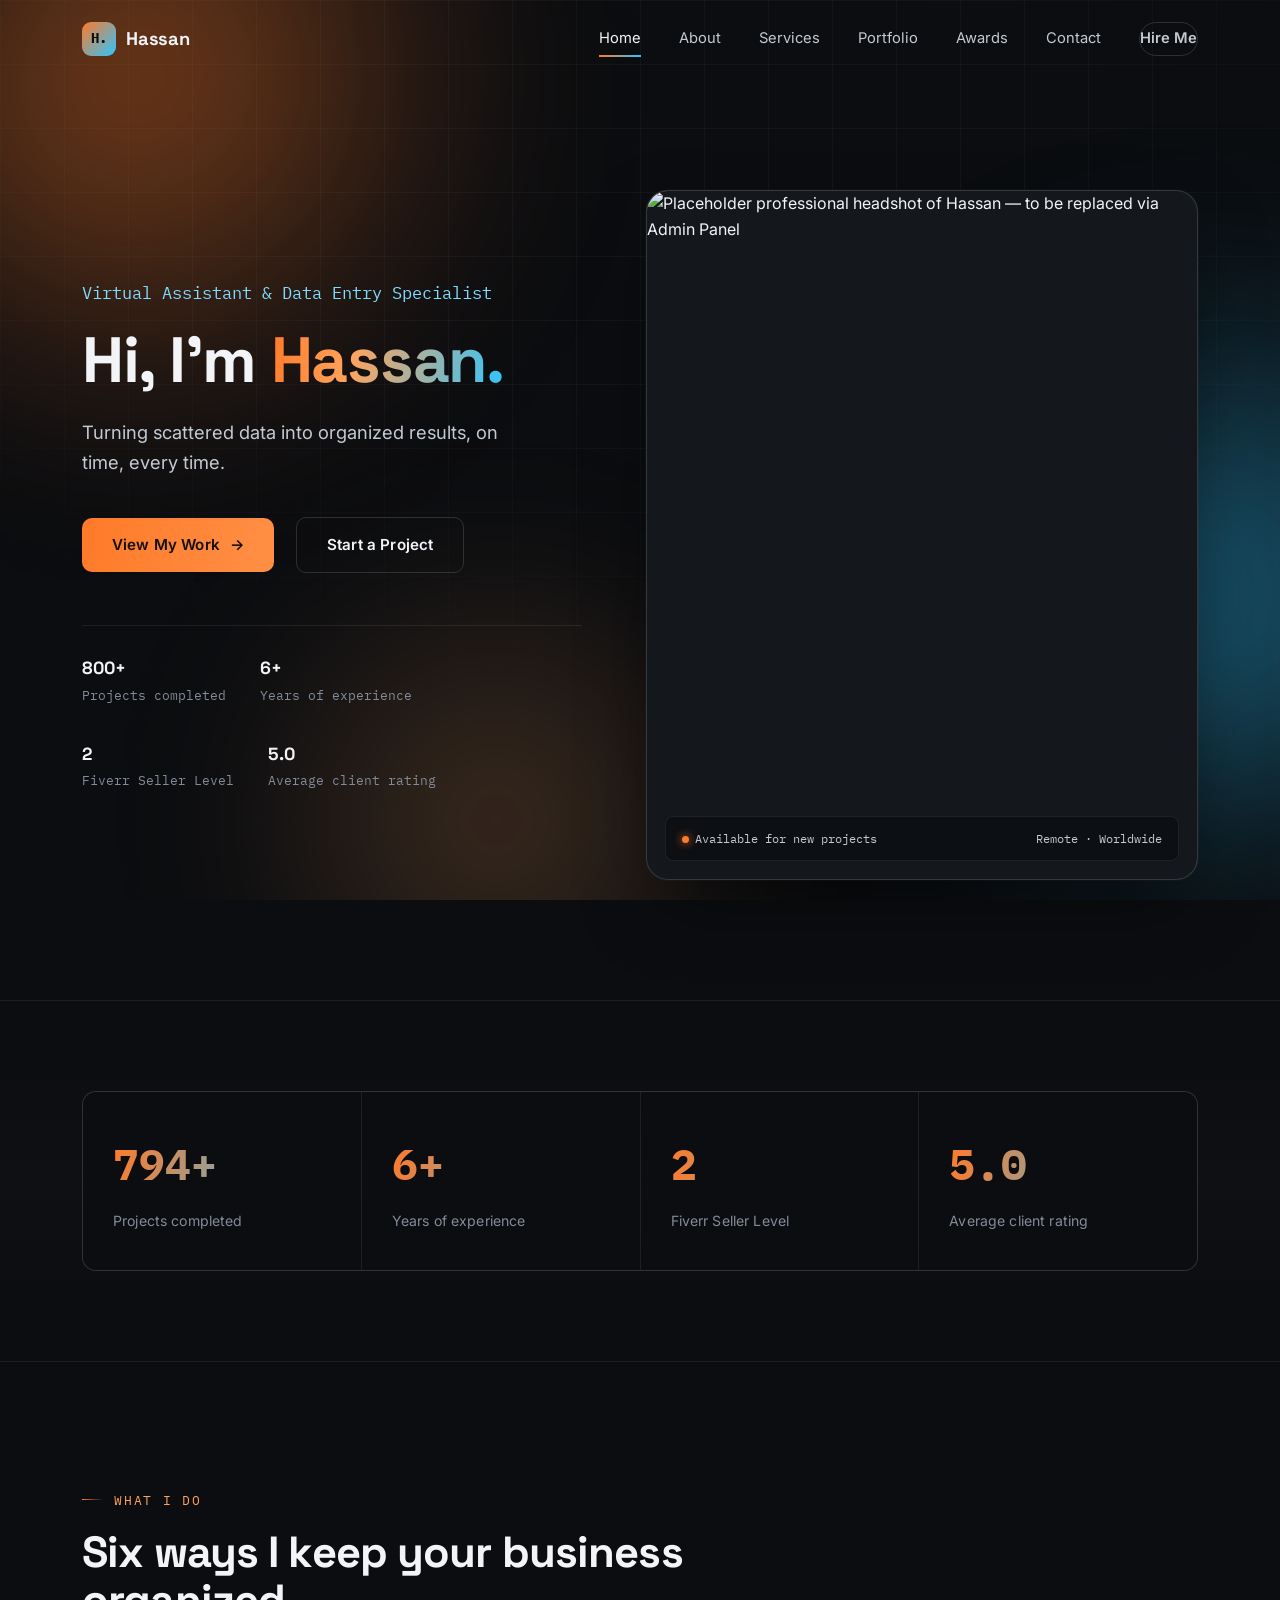
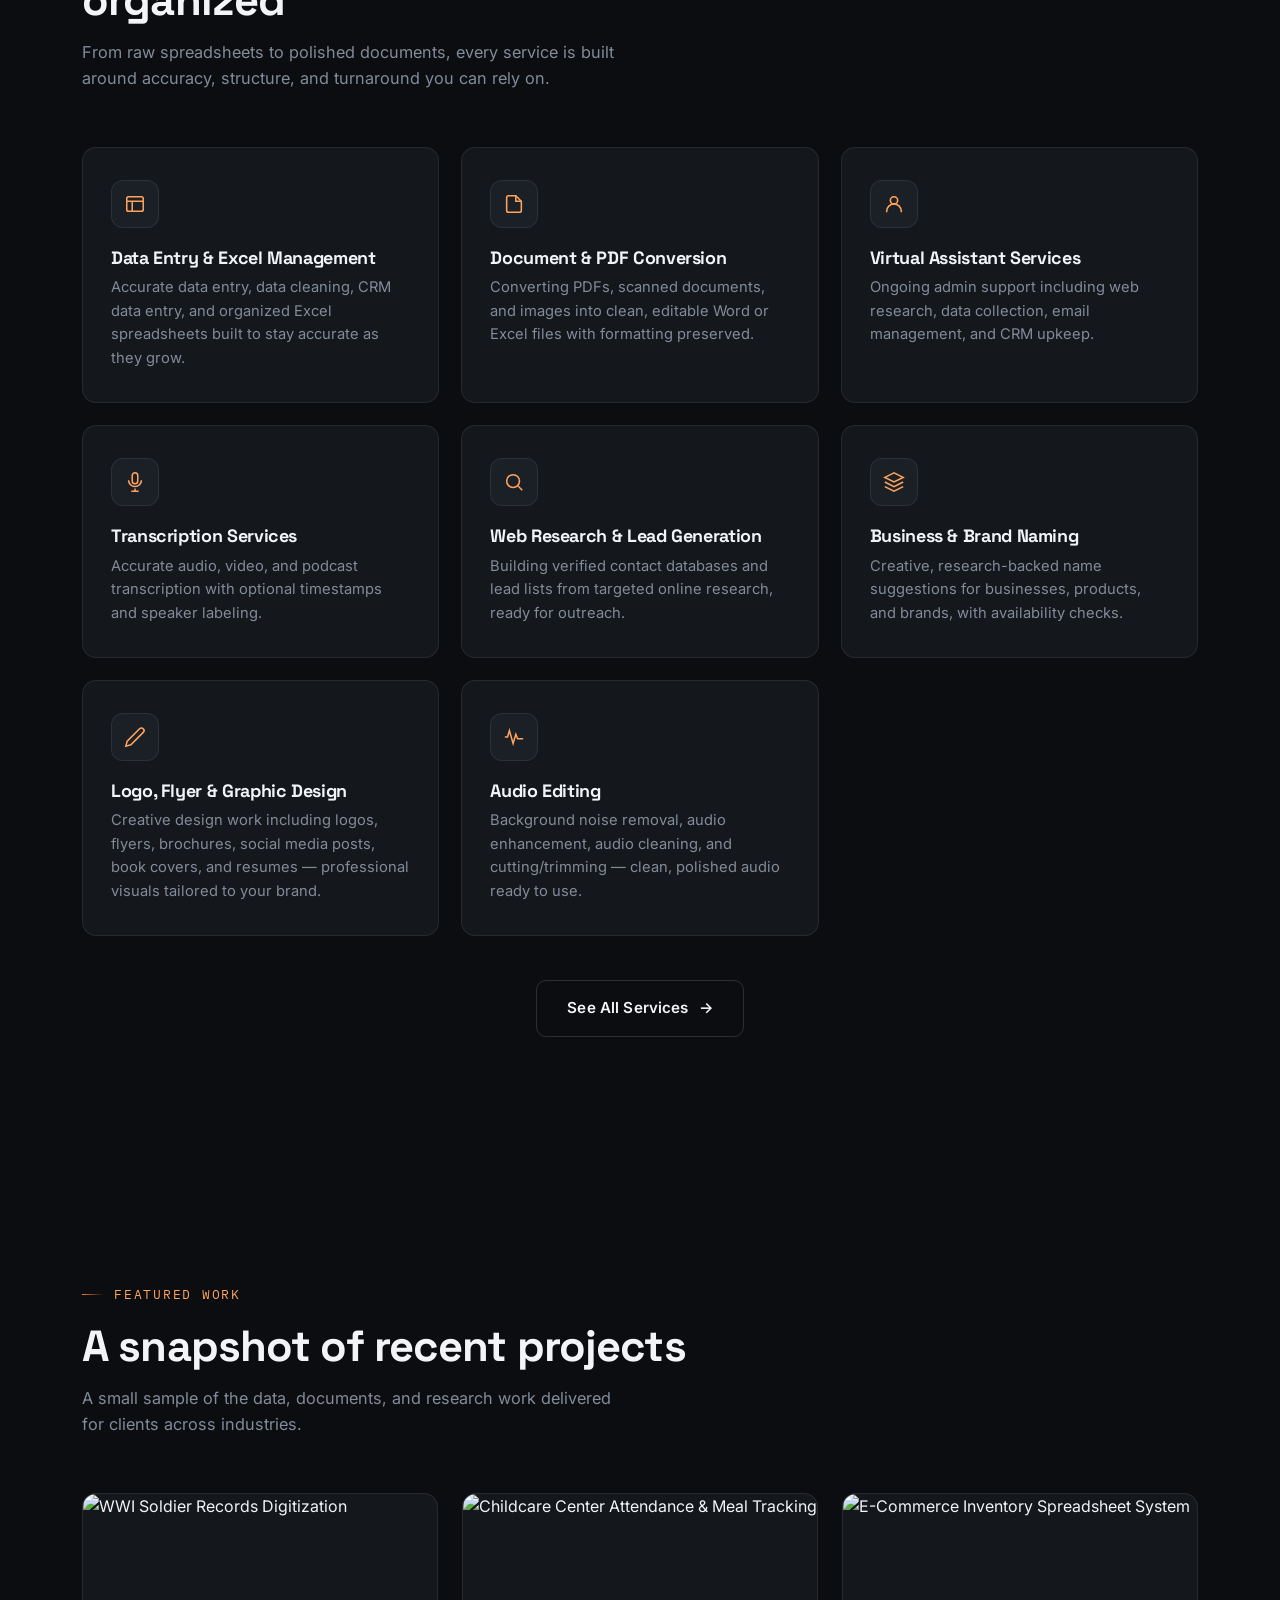
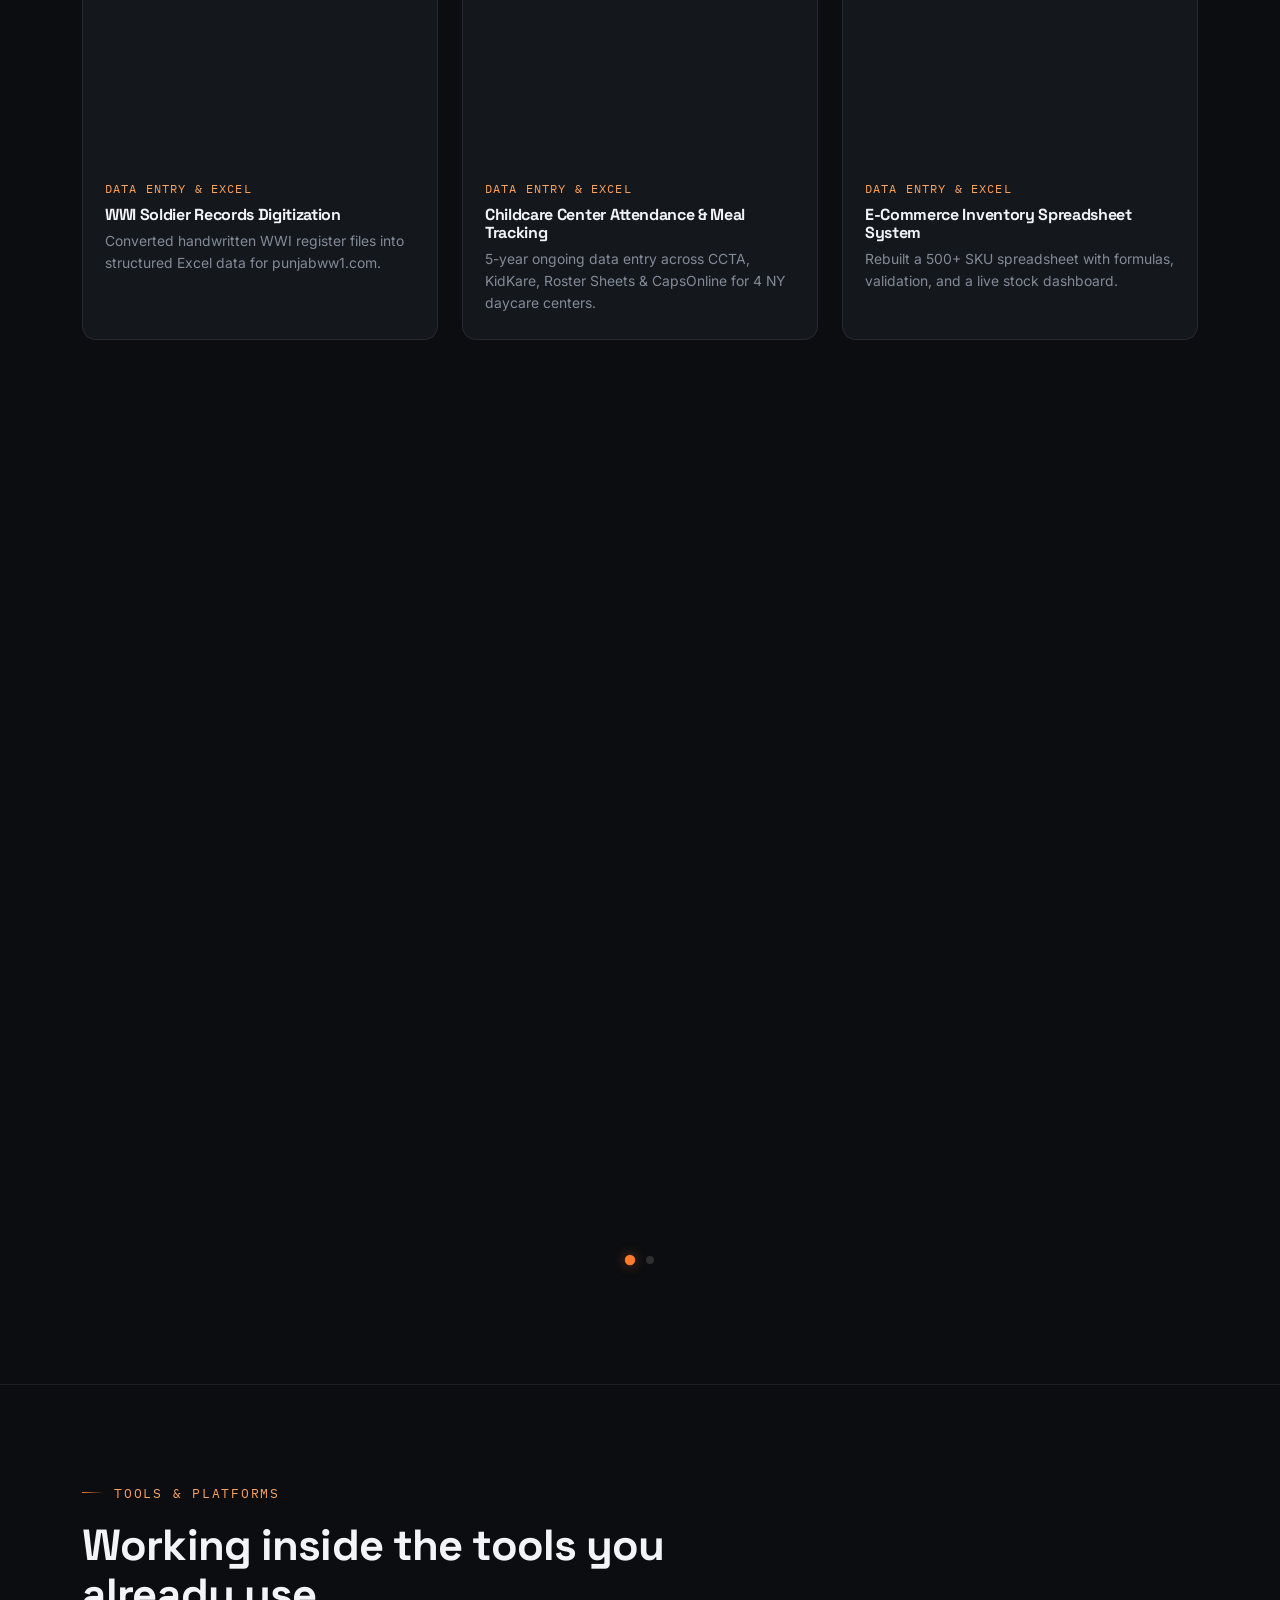
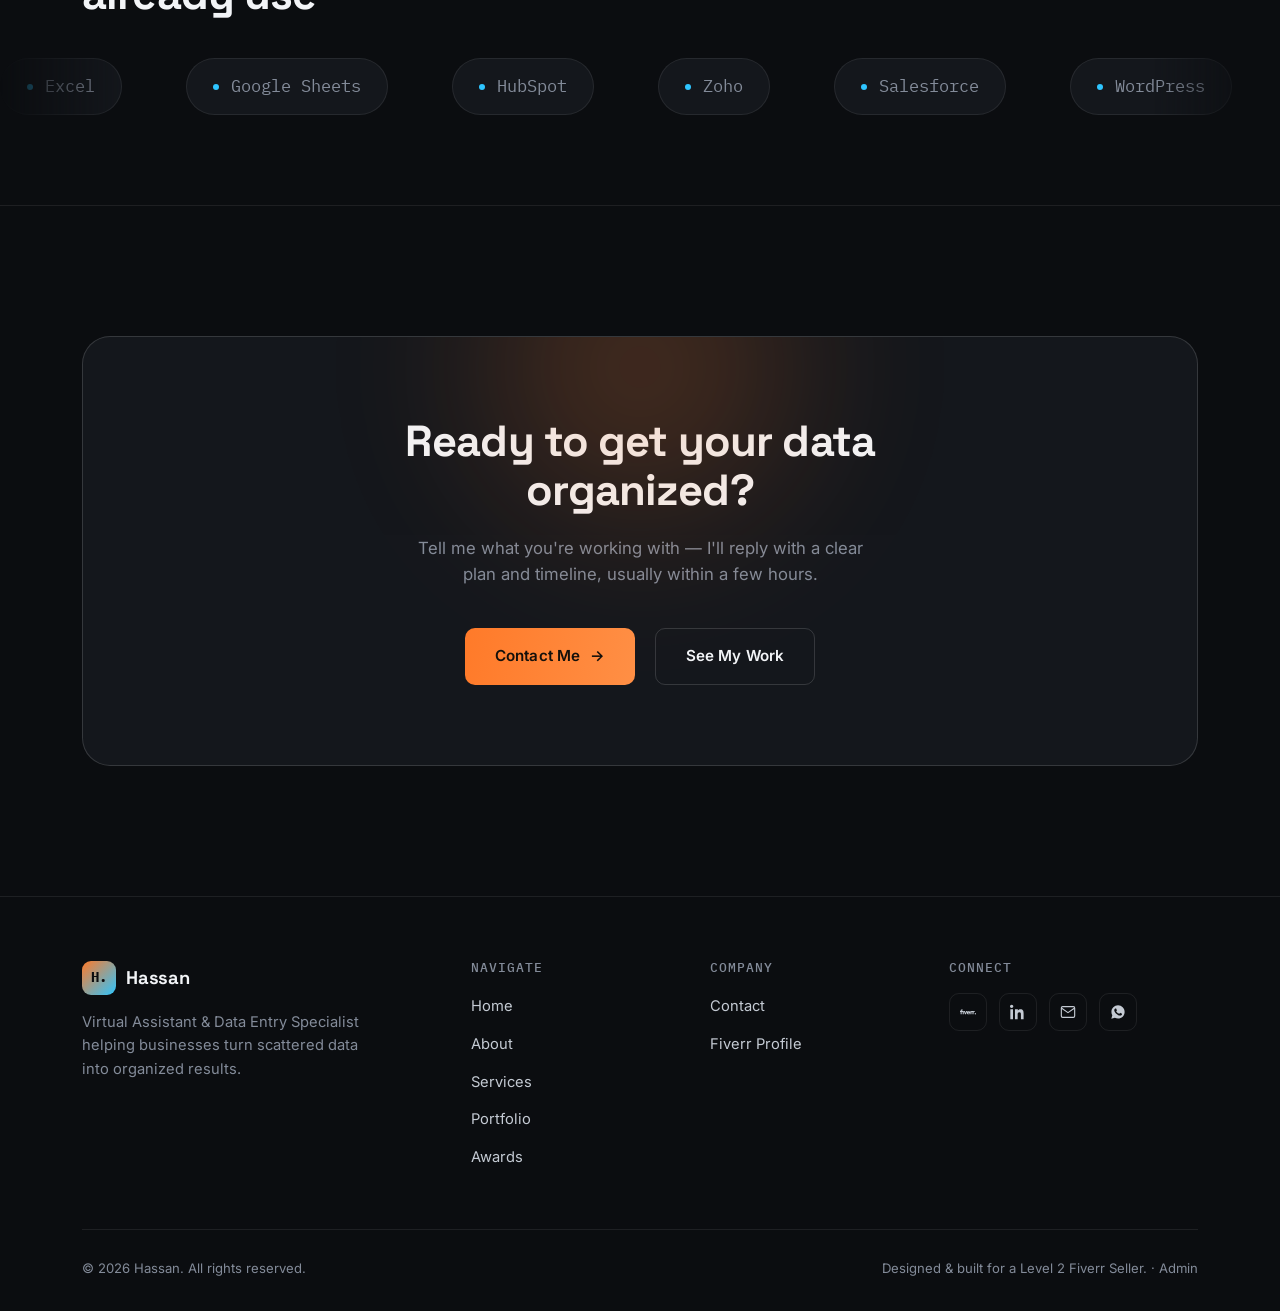
==== commit 391d2dc7: "Add files via upload" ====
--- a/index.html
+++ b/index.html
@@ -408,6 +408,7 @@
   </div>
 </footer>
 
+<script src="published-data.js"></script>
 <script src="site-data.js"></script>
 <script src="site-render.js"></script>
 <script src="main.js"></script>
